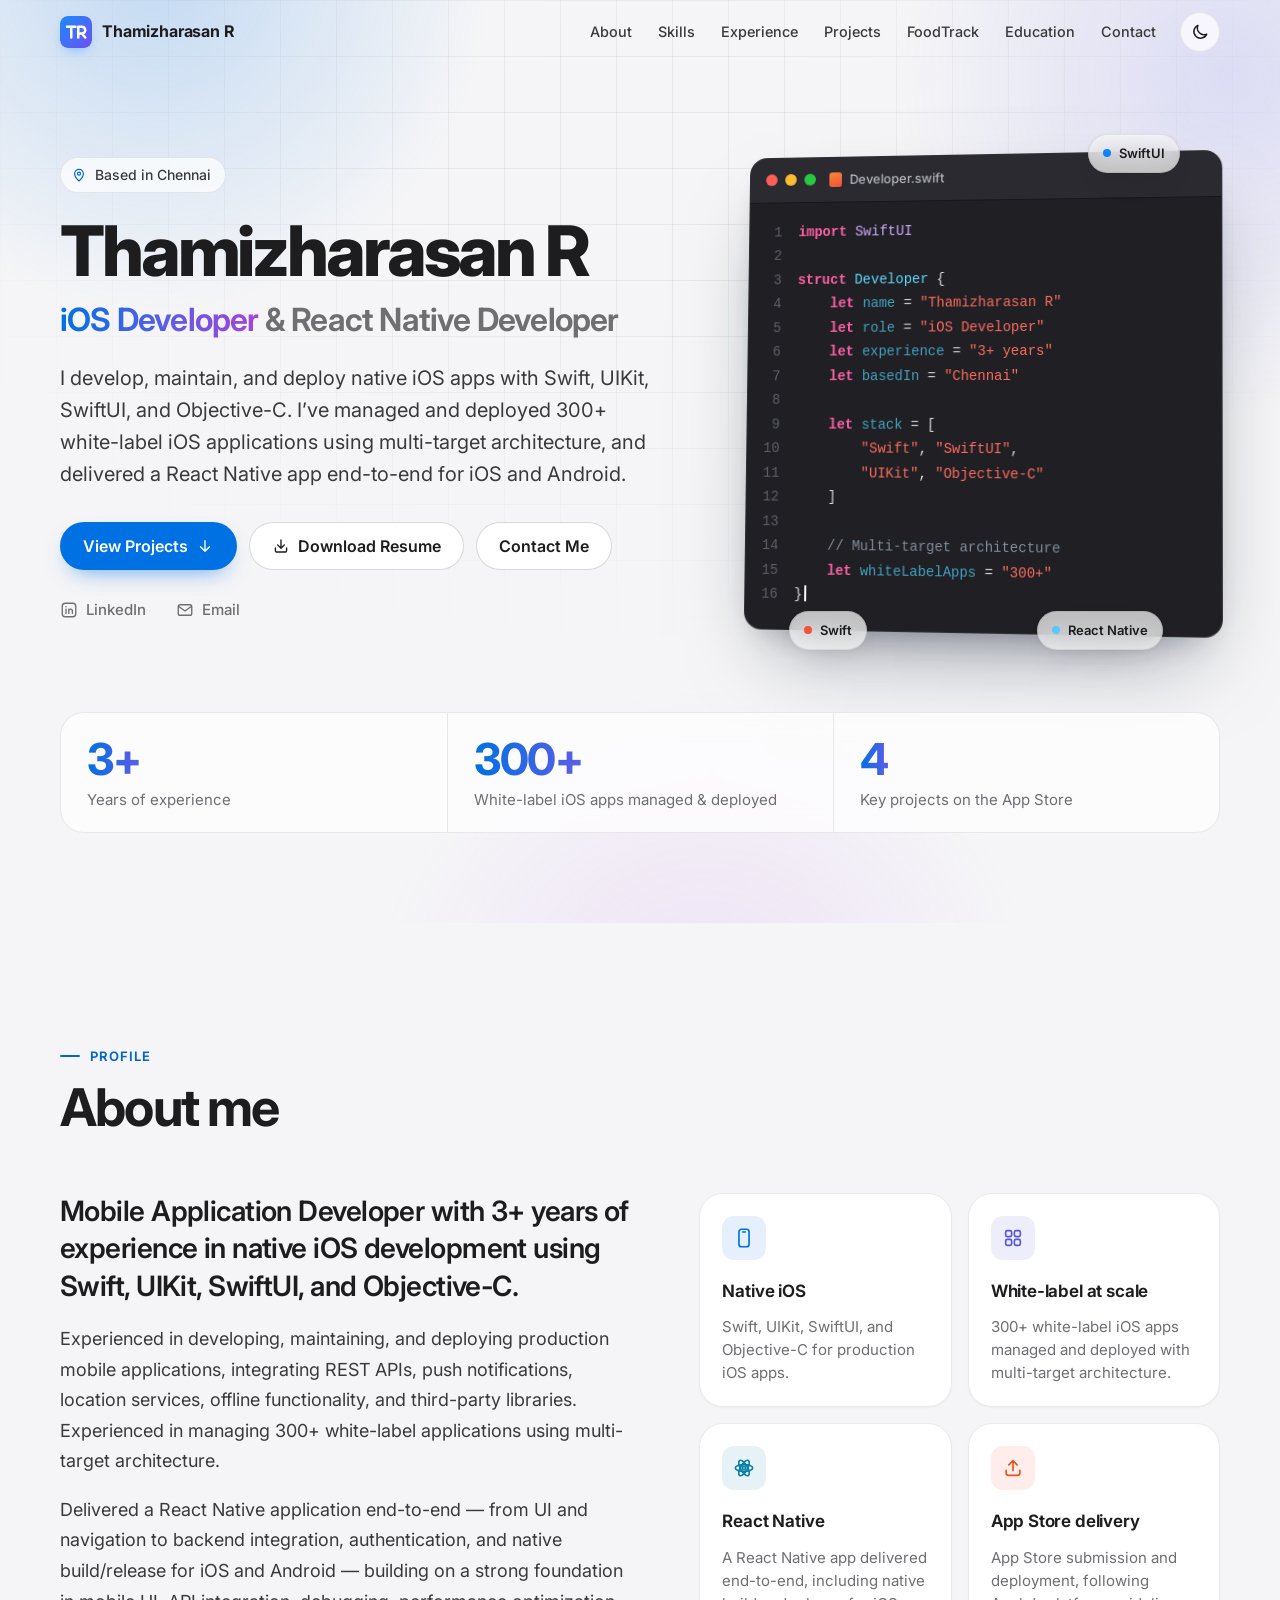
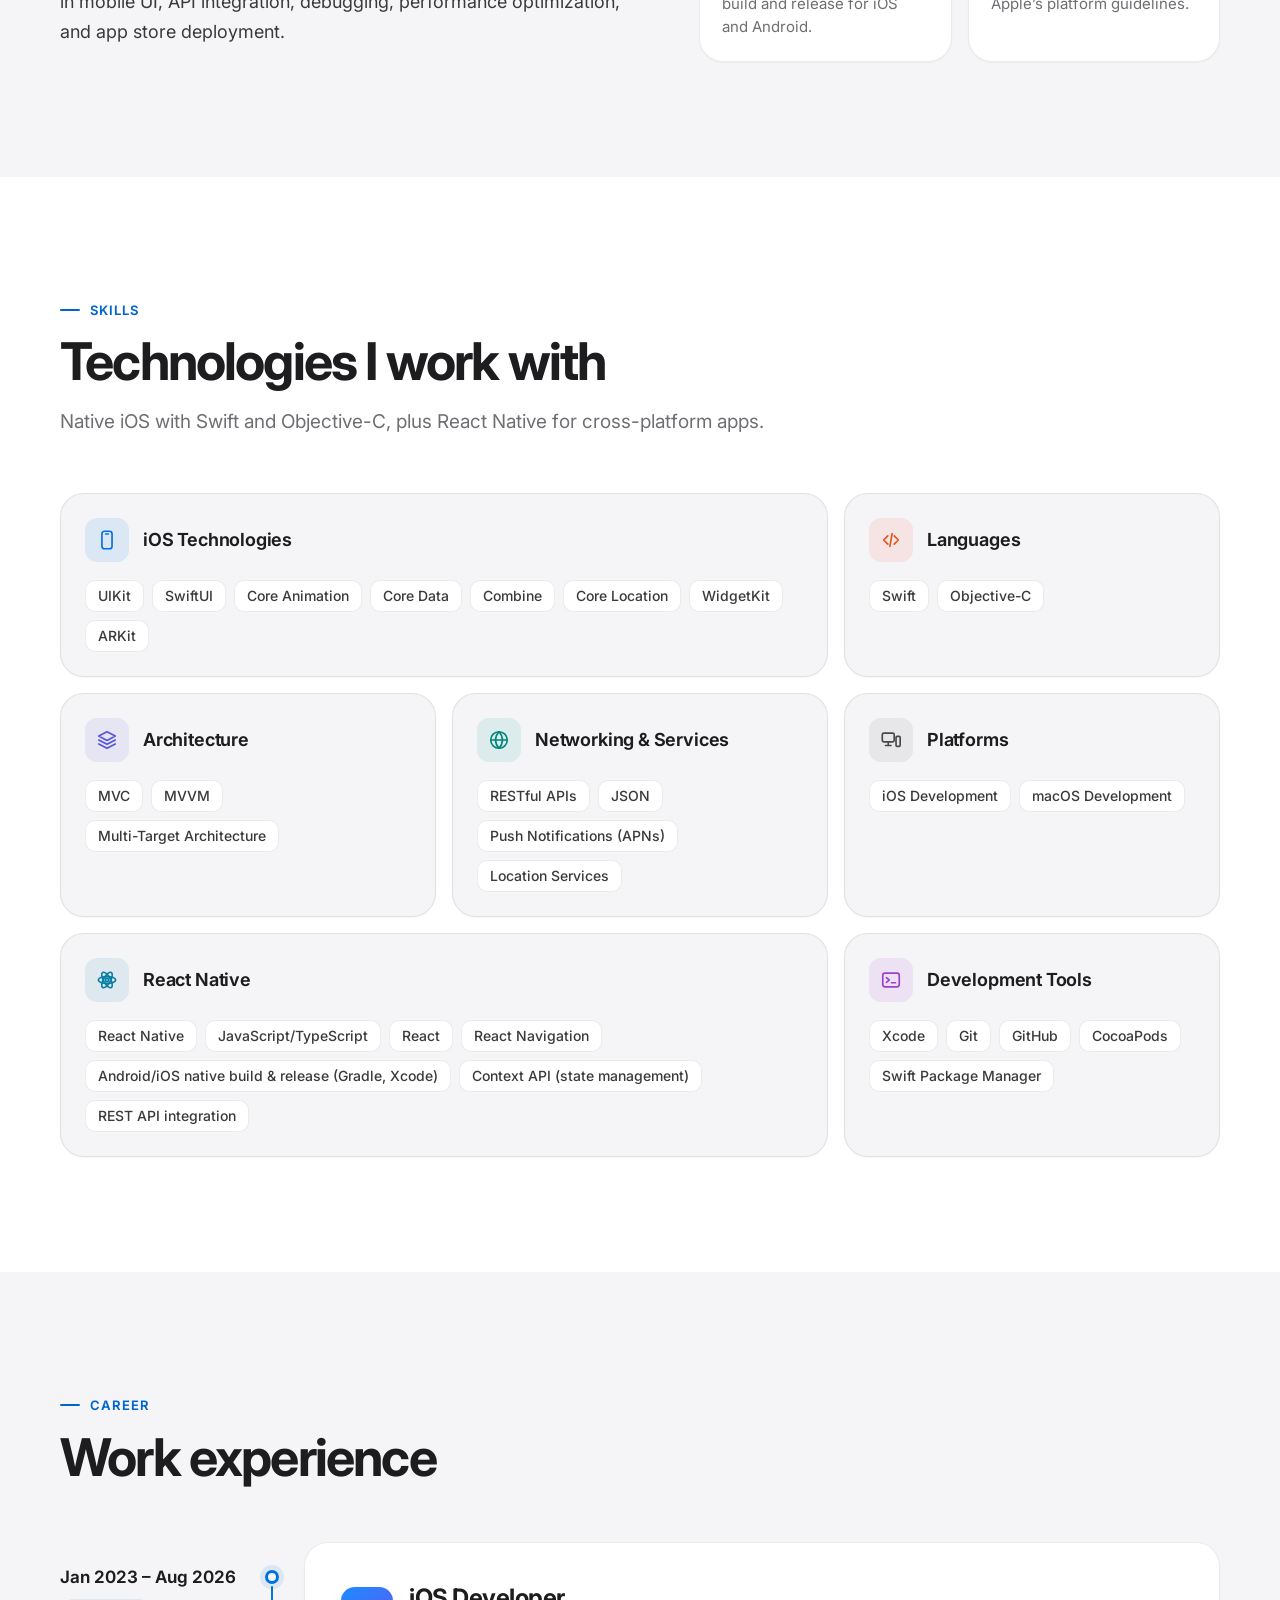
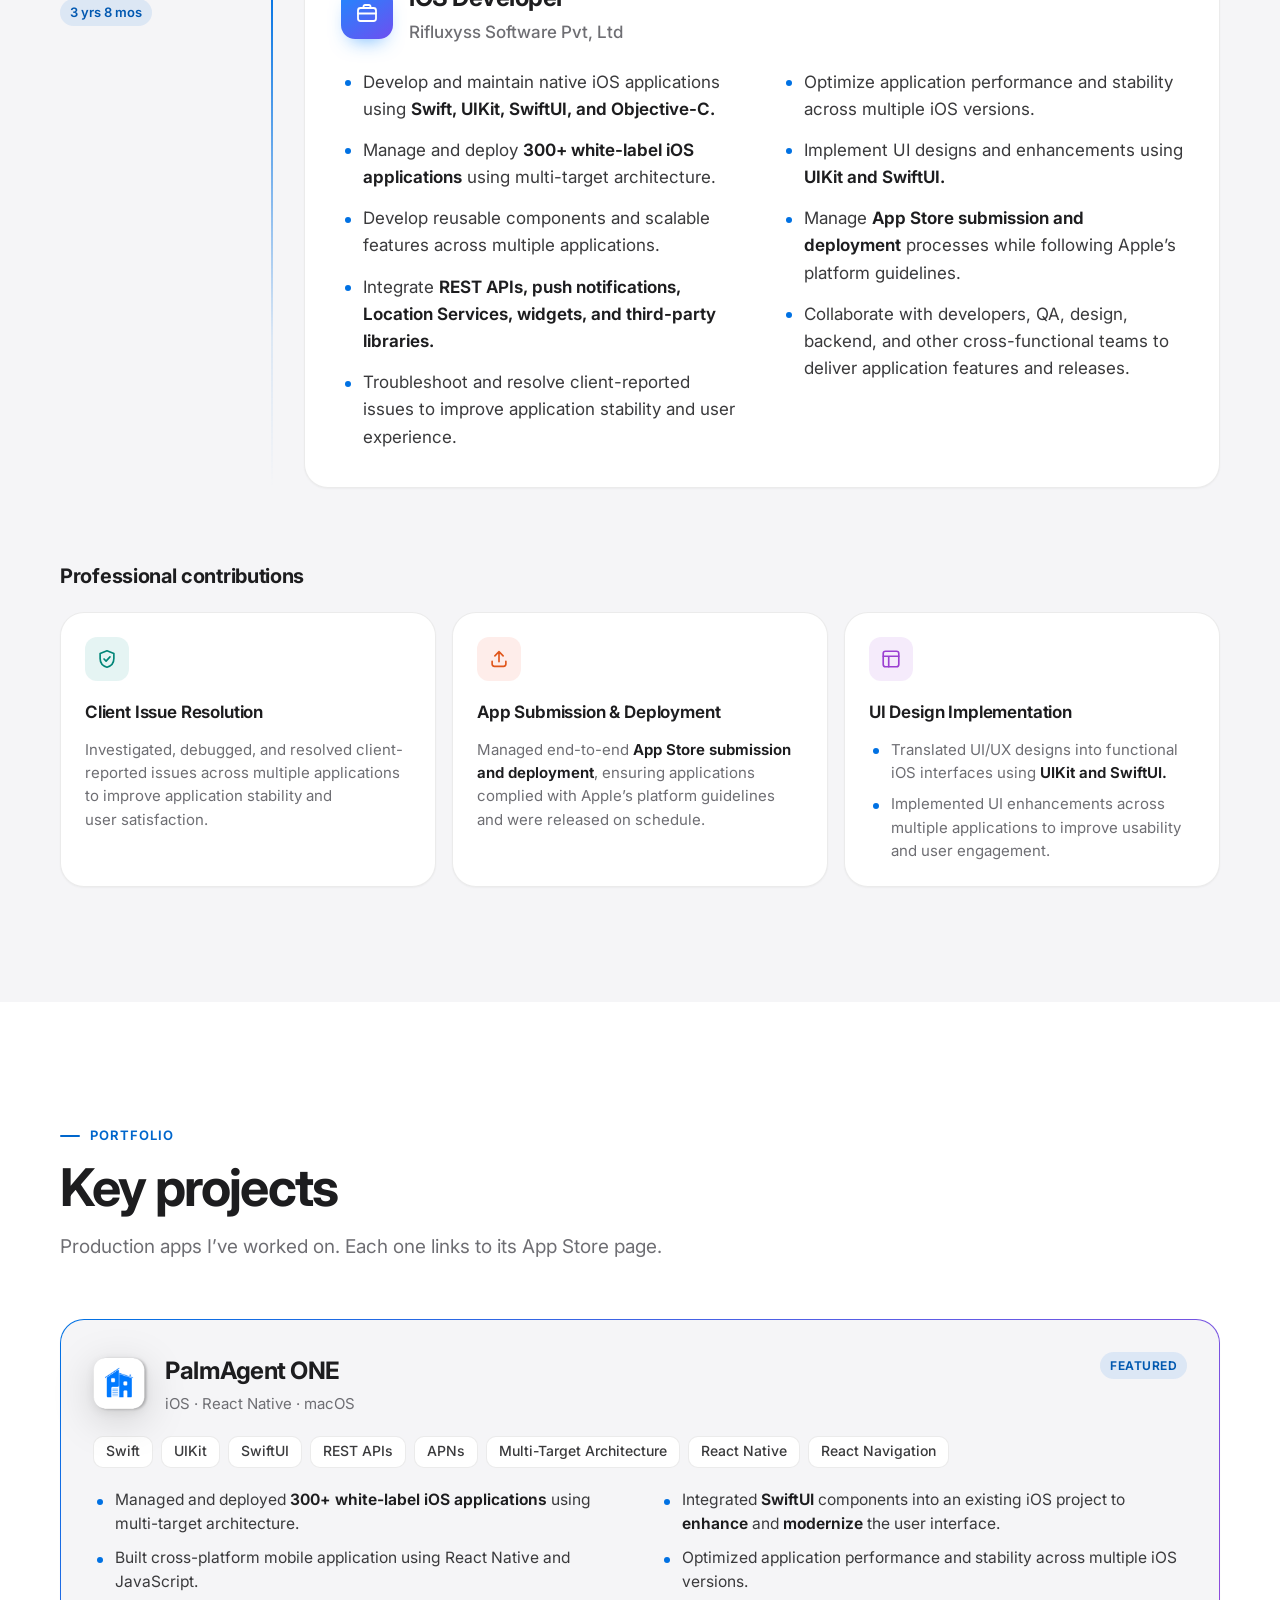
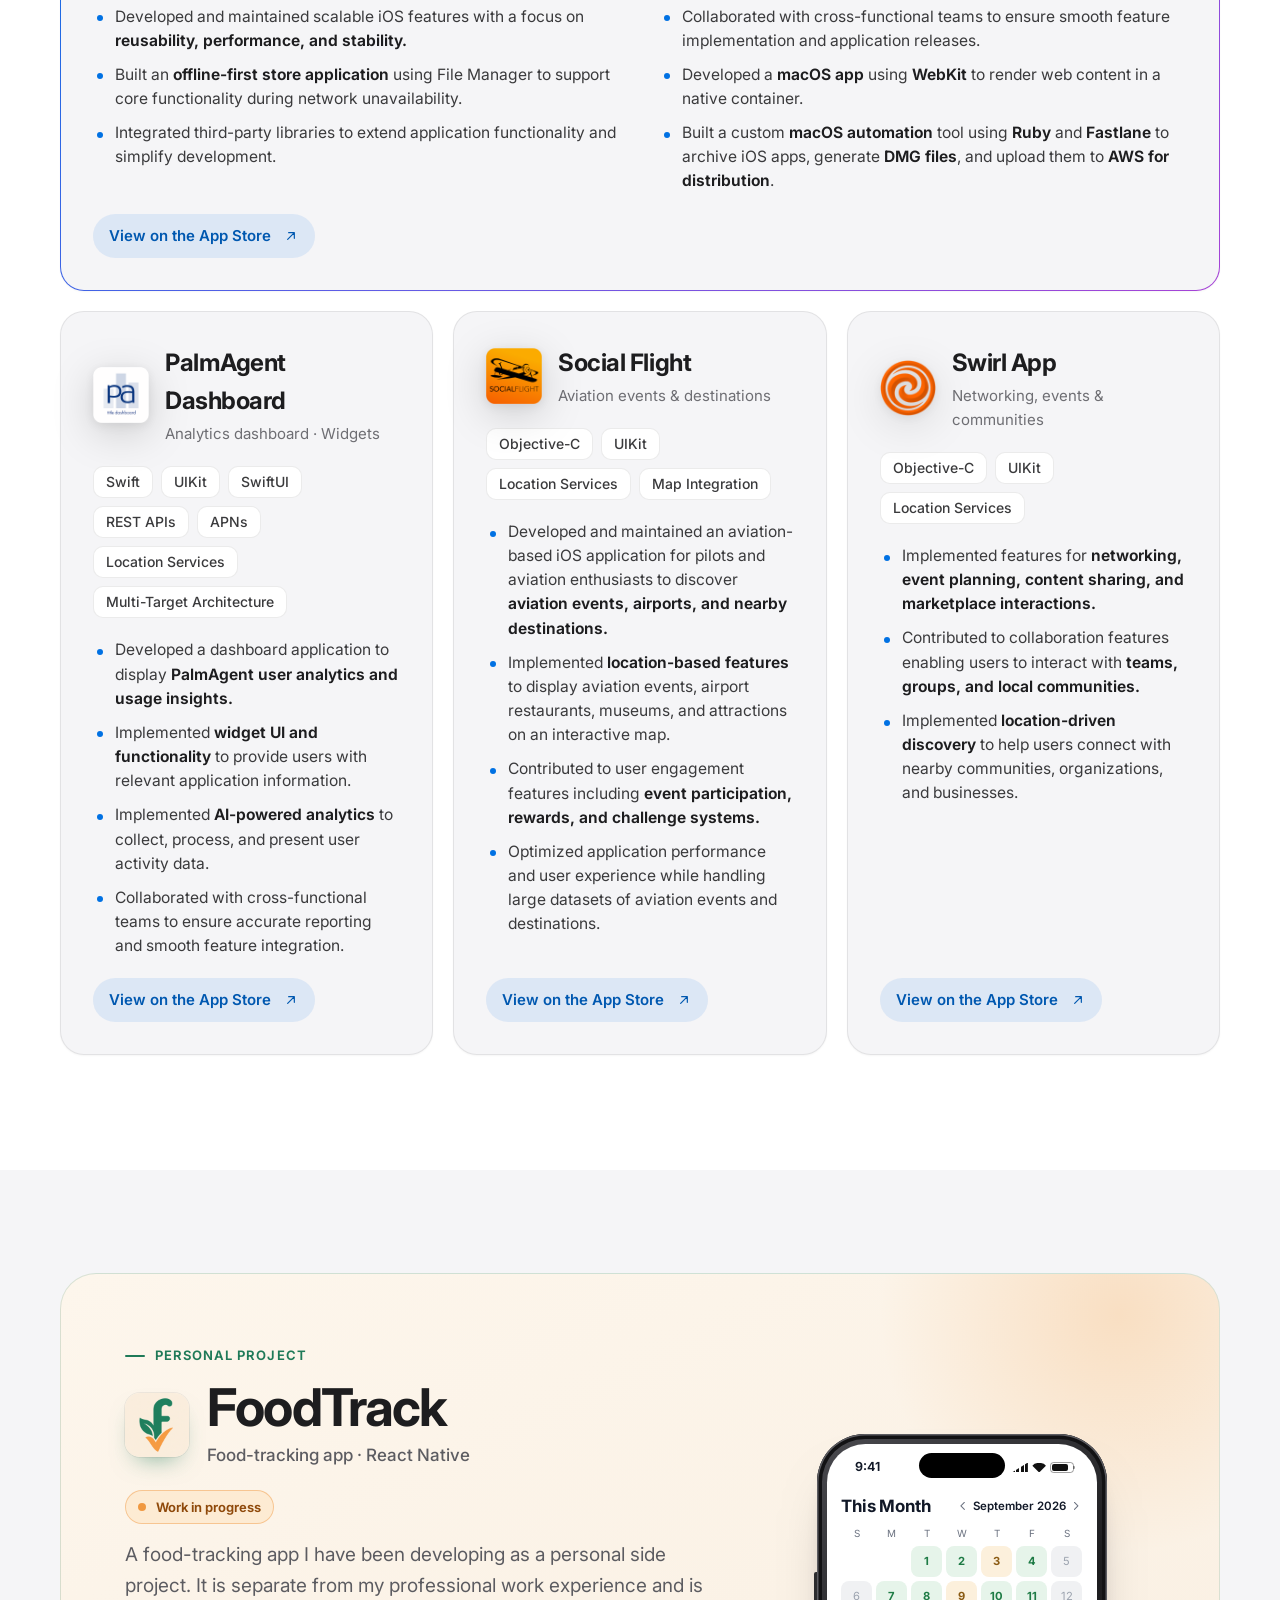
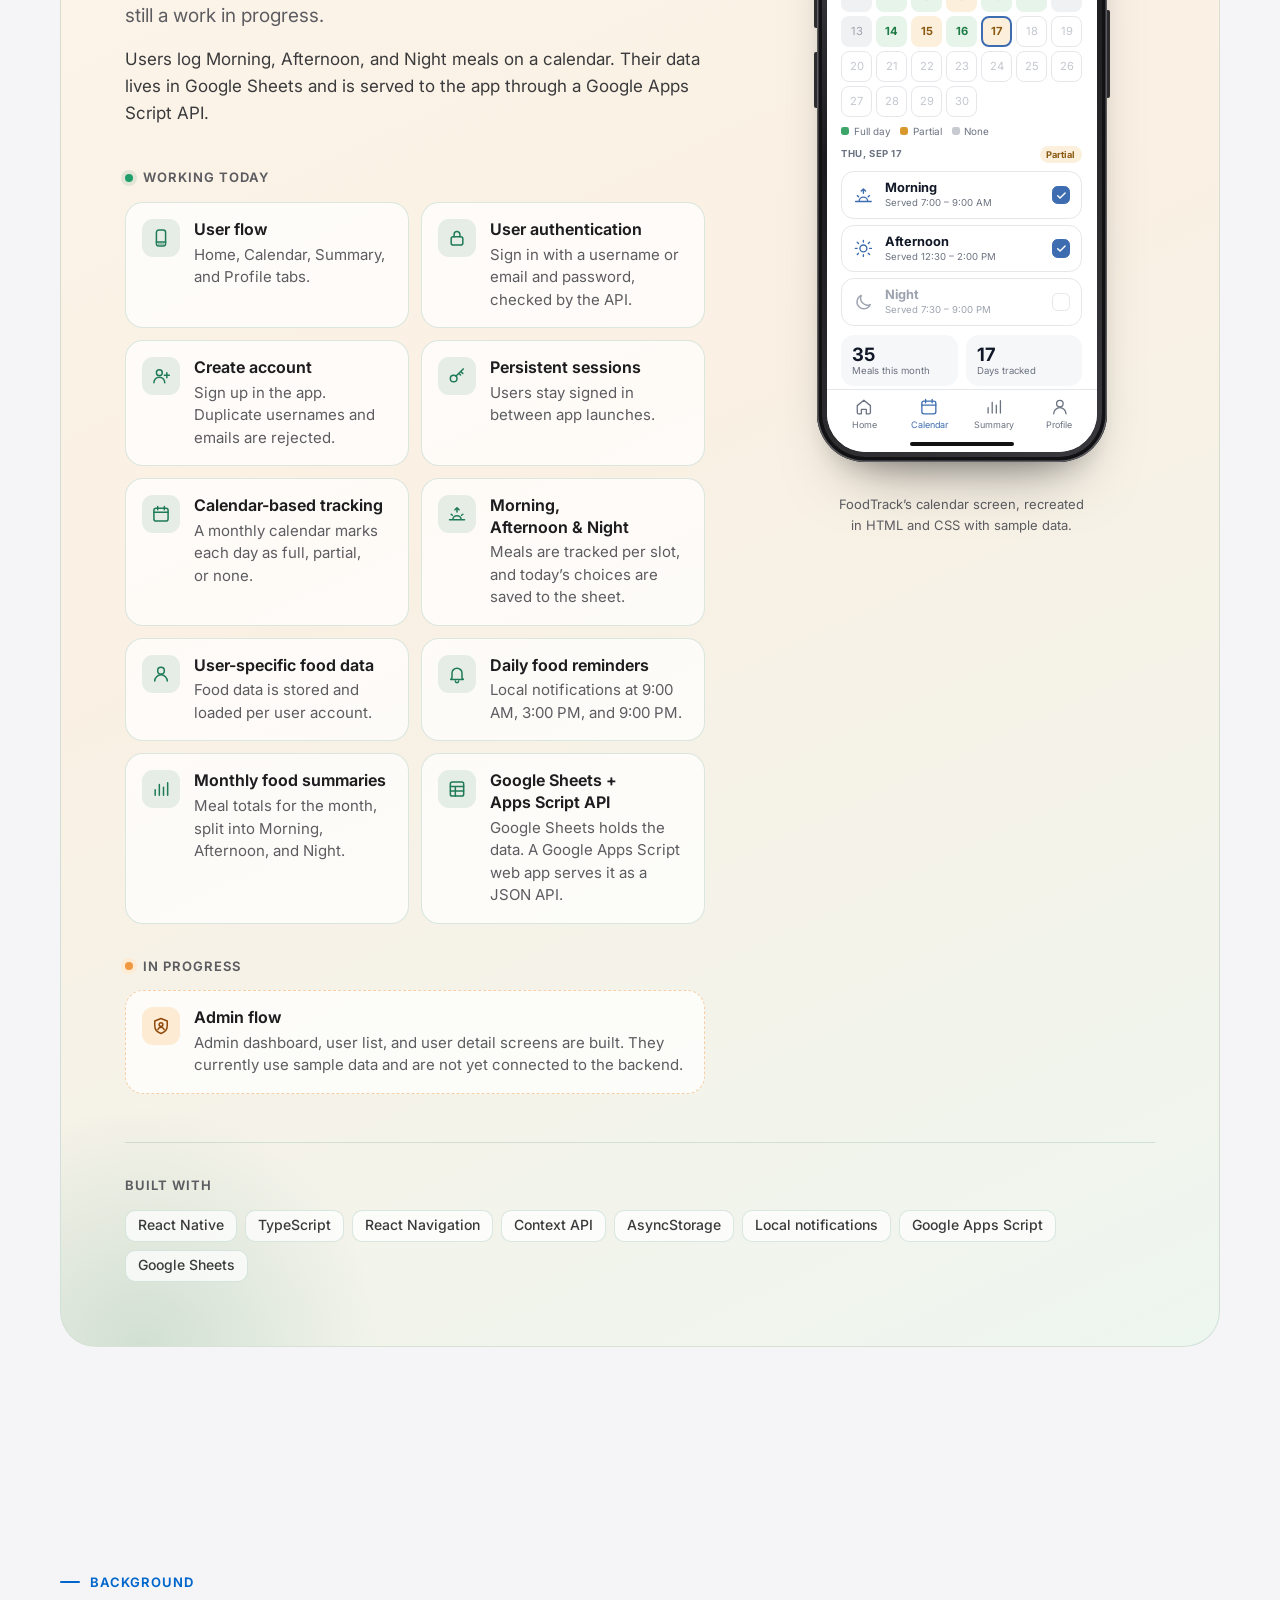
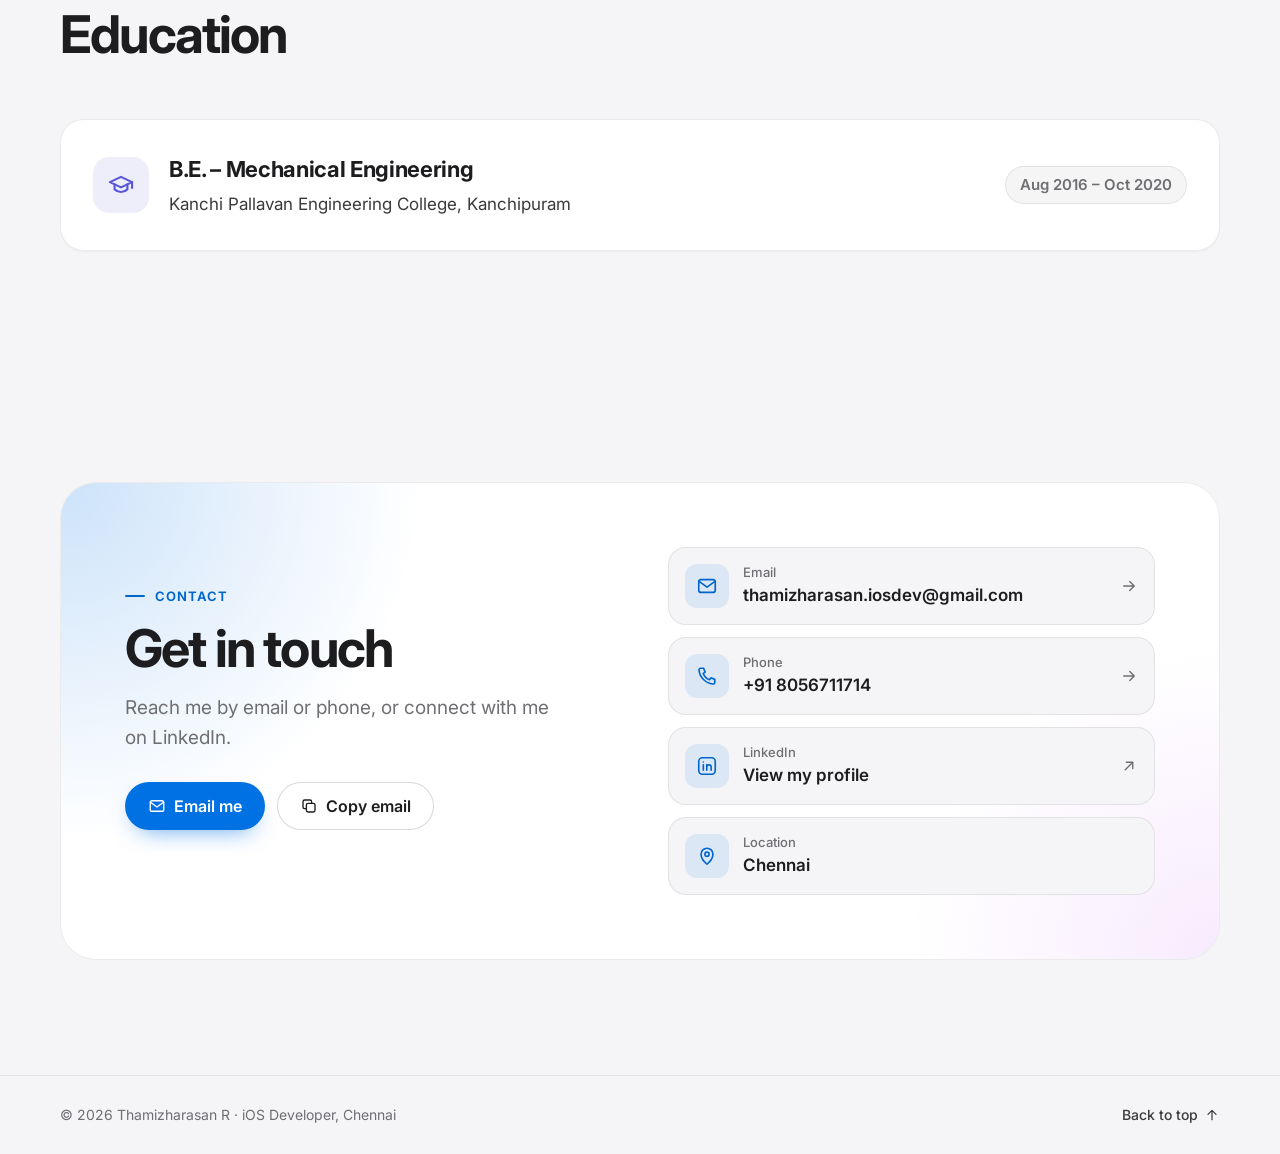
==== index.html @ 258b6f62 "Initial commit: portfolio site" ====
<!doctype html>
<html lang="en">
  <head>
    <meta charset="utf-8" />
    <meta name="viewport" content="width=device-width, initial-scale=1, viewport-fit=cover" />
    <title>Thamizharasan R · iOS Developer</title>
    <meta
      name="description"
      content="Portfolio of Thamizharasan R, an iOS Developer and React Native Developer based in Chennai with 3+ years of experience in Swift, UIKit, SwiftUI, and Objective-C." />
    <meta name="author" content="Thamizharasan R" />
    <meta name="color-scheme" content="light dark" />
    <meta name="theme-color" content="#f5f5f7" media="(prefers-color-scheme: light)" data-theme-color="light" />
    <meta name="theme-color" content="#000000" media="(prefers-color-scheme: dark)" data-theme-color="dark" />

    <meta property="og:type" content="website" />
    <meta property="og:site_name" content="Thamizharasan R" />
    <meta property="og:title" content="Thamizharasan R · iOS Developer" />
    <meta
      property="og:description"
      content="iOS Developer and React Native Developer with 3+ years of experience in Swift, UIKit, SwiftUI, and Objective-C." />
    <meta name="twitter:card" content="summary" />

    <link rel="icon" href="assets/img/favicon.svg" type="image/svg+xml" />
    <link rel="apple-touch-icon" href="assets/img/apple-touch-icon.png" />

    <link rel="preconnect" href="https://fonts.googleapis.com" />
    <link rel="preconnect" href="https://fonts.gstatic.com" crossorigin />
    <link rel="stylesheet" href="https://fonts.googleapis.com/css2?family=Inter:wght@400..800&display=swap" />
    <link rel="stylesheet" href="assets/css/styles.css" />

    <script>
      /* Runs before first paint: applies a saved theme and flags that JavaScript is available. */
      (function () {
        var root = document.documentElement;
        root.classList.add('js');
        try {
          var saved = localStorage.getItem('portfolio-theme');
          if (saved === 'light' || saved === 'dark') root.setAttribute('data-theme', saved);
        } catch (e) {}
        /* Safety net: if main.js never runs, show all content without animations. */
        window.addEventListener('load', function () {
          if (!window.__portfolioReady) root.classList.remove('js');
        });
      })();
    </script>
    <script src="assets/js/main.js" defer></script>

    <script type="application/ld+json">
      {
        "@context": "https://schema.org",
        "@type": "Person",
        "name": "Thamizharasan R",
        "jobTitle": "iOS Developer",
        "email": "mailto:thamizharasan.iosdev@gmail.com",
        "telephone": "+91 8056711714",
        "address": { "@type": "PostalAddress", "addressLocality": "Chennai", "addressCountry": "IN" },
        "alumniOf": { "@type": "CollegeOrUniversity", "name": "Kanchi Pallavan Engineering College" },
        "sameAs": ["https://www.linkedin.com/in/thamizharasan-r-52826b25b"],
        "knowsAbout": ["Swift", "Objective-C", "SwiftUI", "UIKit", "Combine", "Core Data", "Core Location", "WidgetKit", "ARKit", "React Native"]
      }
    </script>
  </head>

  <body>
    <!-- Icon sprite: referenced below with <use href="#i-…" /> -->
    <svg class="sprite" xmlns="http://www.w3.org/2000/svg" aria-hidden="true" focusable="false">
      <symbol id="i-arrow-right" viewBox="0 0 24 24"><path d="M5 12h14M13 6l6 6-6 6" /></symbol>
      <symbol id="i-arrow-down" viewBox="0 0 24 24"><path d="M12 5v14M6 13l6 6 6-6" /></symbol>
      <symbol id="i-arrow-up" viewBox="0 0 24 24"><path d="M12 19V5M6 11l6-6 6 6" /></symbol>
      <symbol id="i-arrow-up-right" viewBox="0 0 24 24"><path d="M7 17 17 7M8.5 7H17v8.5" /></symbol>
      <symbol id="i-sun" viewBox="0 0 24 24"><circle cx="12" cy="12" r="4" /><path d="M12 2.75v2M12 19.25v2M4.93 4.93l1.41 1.41M17.66 17.66l1.41 1.41M2.75 12h2M19.25 12h2M4.93 19.07l1.41-1.41M17.66 6.34l1.41-1.41" /></symbol>
      <symbol id="i-moon" viewBox="0 0 24 24"><path d="M20 14.5A8 8 0 0 1 9.5 4a8 8 0 1 0 10.5 10.5Z" /></symbol>
      <symbol id="i-pin" viewBox="0 0 24 24"><path d="M12 21s-6.5-5.7-6.5-11a6.5 6.5 0 0 1 13 0c0 5.3-6.5 11-6.5 11Z" /><circle cx="12" cy="10" r="2.25" /></symbol>
      <symbol id="i-mail" viewBox="0 0 24 24"><rect x="3" y="5" width="18" height="14" rx="2.5" /><path d="m3.75 7.25 8.25 6 8.25-6" /></symbol>
      <symbol id="i-phone" viewBox="0 0 24 24"><path d="M5.2 3.5h3.1l1.7 4.3-2.1 1.4a11.5 11.5 0 0 0 6.9 6.9l1.4-2.1 4.3 1.7v3.1a1.9 1.9 0 0 1-2.1 1.9A16.9 16.9 0 0 1 3.3 5.6a1.9 1.9 0 0 1 1.9-2.1Z" /></symbol>
      <symbol id="i-linkedin" viewBox="0 0 24 24"><rect x="3" y="3" width="18" height="18" rx="4" /><path d="M8 10.75v5.75M8 7.6v.02M11.75 16.5v-5.75M11.75 13.25c0-1.5 1.05-2.5 2.4-2.5s2.35 1 2.35 2.5v3.25" /></symbol>
      <symbol id="i-copy" viewBox="0 0 24 24"><rect x="8.5" y="8.5" width="11.5" height="11.5" rx="2.25" /><path d="M15.5 8.5V6.25A2.25 2.25 0 0 0 13.25 4h-7A2.25 2.25 0 0 0 4 6.25v7a2.25 2.25 0 0 0 2.25 2.25H8.5" /></symbol>
      <symbol id="i-check" viewBox="0 0 24 24"><path d="m5 12.5 4.5 4.5L19 7.5" /></symbol>
      <symbol id="i-code" viewBox="0 0 24 24"><path d="M8.5 7.5 4 12l4.5 4.5M15.5 7.5 20 12l-4.5 4.5M13.25 5l-2.5 14" /></symbol>
      <symbol id="i-device" viewBox="0 0 24 24"><rect x="6.5" y="2.5" width="11" height="19" rx="2.75" /><path d="M10.5 5.5h3" /></symbol>
      <symbol id="i-layers" viewBox="0 0 24 24"><path d="m12 3 9 4.75-9 4.75-9-4.75L12 3Z" /><path d="m3 12 9 4.75L21 12" /><path d="m3 16.25 9 4.75 9-4.75" /></symbol>
      <symbol id="i-globe" viewBox="0 0 24 24"><circle cx="12" cy="12" r="9" /><path d="M3 12h18M12 3c2.5 2.6 3.75 5.6 3.75 9S14.5 18.4 12 21c-2.5-2.6-3.75-5.6-3.75-9S9.5 5.6 12 3Z" /></symbol>
      <symbol id="i-atom" viewBox="0 0 24 24"><circle cx="12" cy="12" r="1.75" /><ellipse cx="12" cy="12" rx="9.5" ry="3.75" /><ellipse cx="12" cy="12" rx="9.5" ry="3.75" transform="rotate(60 12 12)" /><ellipse cx="12" cy="12" rx="9.5" ry="3.75" transform="rotate(-60 12 12)" /></symbol>
      <symbol id="i-terminal" viewBox="0 0 24 24"><rect x="3" y="4.5" width="18" height="15" rx="2.5" /><path d="m7 9.5 3 2.5-3 2.5M12.5 15H17" /></symbol>
      <symbol id="i-devices" viewBox="0 0 24 24"><rect x="2.5" y="4.5" width="13" height="9.5" rx="1.75" /><path d="M6 18h6M9 14v4" /><rect x="17.5" y="8" width="4.5" height="11" rx="1.25" /></symbol>
      <symbol id="i-grid" viewBox="0 0 24 24"><rect x="4" y="4" width="6.5" height="6.5" rx="1.75" /><rect x="13.5" y="4" width="6.5" height="6.5" rx="1.75" /><rect x="4" y="13.5" width="6.5" height="6.5" rx="1.75" /><rect x="13.5" y="13.5" width="6.5" height="6.5" rx="1.75" /></symbol>
      <symbol id="i-upload" viewBox="0 0 24 24"><path d="M12 15V4M7.5 8.5 12 4l4.5 4.5M4.5 14.5v3A2.5 2.5 0 0 0 7 20h10a2.5 2.5 0 0 0 2.5-2.5v-3" /></symbol>
      <symbol id="i-download" viewBox="0 0 24 24"><path d="M12 4v11M7.5 10.5 12 15l4.5-4.5M4.5 14.5v3A2.5 2.5 0 0 0 7 20h10a2.5 2.5 0 0 0 2.5-2.5v-3" /></symbol>
      <symbol id="i-shield-check" viewBox="0 0 24 24"><path d="M12 3 19.5 6v5.5c0 4.6-3.1 8.2-7.5 9.5-4.4-1.3-7.5-4.9-7.5-9.5V6L12 3Z" /><path d="m8.75 12 2.25 2.25 4.25-4.5" /></symbol>
      <symbol id="i-layout" viewBox="0 0 24 24"><rect x="3.5" y="3.5" width="17" height="17" rx="2.5" /><path d="M3.5 9h17M9.5 9v11.5" /></symbol>
      <symbol id="i-cap" viewBox="0 0 24 24"><path d="M2.5 9.5 12 5l9.5 4.5L12 14 2.5 9.5Z" /><path d="M6.5 11.4v4.35c1.6 1.5 3.4 2.25 5.5 2.25s3.9-.75 5.5-2.25V11.4M21.5 9.5v5" /></symbol>
      <symbol id="i-chart" viewBox="0 0 24 24"><path d="M5 19.5V13M10 19.5V6.5M15 19.5V10M20 19.5V4.5" /></symbol>
      <symbol id="i-send" viewBox="0 0 24 24"><path d="M20.5 3.5 3.5 10.25l6.75 3 3 6.75 7.25-16.5Z" /><path d="m10.25 13.25 4.5-4.5" /></symbol>
      <symbol id="i-users" viewBox="0 0 24 24"><circle cx="9" cy="8.5" r="3.25" /><path d="M3.5 19a5.5 5.5 0 0 1 11 0" /><circle cx="17" cy="9.5" r="2.5" /><path d="M15.75 14.25A4.5 4.5 0 0 1 20.5 18.5" /></symbol>
      <symbol id="i-lock" viewBox="0 0 24 24"><rect x="5" y="10.5" width="14" height="10" rx="2.5" /><path d="M8.5 10.5V7.75a3.5 3.5 0 0 1 7 0v2.75" /></symbol>
      <symbol id="i-user-plus" viewBox="0 0 24 24"><circle cx="10" cy="8" r="3.5" /><path d="M3.5 20a6.5 6.5 0 0 1 13 0M19 8v6M16 11h6" /></symbol>
      <symbol id="i-key" viewBox="0 0 24 24"><circle cx="8" cy="15" r="4" /><path d="m10.9 12.1 8.6-8.6M16.5 6.5 19 9M14.25 8.75l2 2" /></symbol>
      <symbol id="i-calendar" viewBox="0 0 24 24"><rect x="3.5" y="5" width="17" height="15.5" rx="2.5" /><path d="M3.5 10h17M8 3v4M16 3v4" /></symbol>
      <symbol id="i-sunrise" viewBox="0 0 24 24"><path d="M3 19h18M7 19a5 5 0 0 1 10 0M12 4.5v5M9.5 7 12 4.5 14.5 7M5 12.25l1.5 1.25M19 12.25l-1.5 1.25" /></symbol>
      <symbol id="i-user" viewBox="0 0 24 24"><circle cx="12" cy="8" r="4" /><path d="M4.5 20.5a7.5 7.5 0 0 1 15 0" /></symbol>
      <symbol id="i-bell" viewBox="0 0 24 24"><path d="M6 16.5V11a6 6 0 0 1 12 0v5.5l1.5 2h-15l1.5-2Z" /><path d="M10 20.5a2 2 0 0 0 4 0" /></symbol>
      <symbol id="i-table" viewBox="0 0 24 24"><rect x="4" y="3.5" width="16" height="17" rx="2.25" /><path d="M4 9h16M4 14.5h16M10 9v11.5" /></symbol>
      <symbol id="i-tabs" viewBox="0 0 24 24"><rect x="6.5" y="2.5" width="11" height="19" rx="2.75" /><path d="M6.5 16.75h11M9.5 19.1h.01M12 19.1h.01M14.5 19.1h.01" /></symbol>
      <symbol id="i-admin" viewBox="0 0 24 24"><path d="M12 3 19.5 6v5.5c0 4.6-3.1 8.2-7.5 9.5-4.4-1.3-7.5-4.9-7.5-9.5V6L12 3Z" /><circle cx="12" cy="10.25" r="2.25" /><path d="M8.25 16.25a4 4 0 0 1 7.5 0" /></symbol>
      <symbol id="i-home" viewBox="0 0 24 24"><path d="M4 10.5 12 4l8 6.5V19a1.5 1.5 0 0 1-1.5 1.5H15V15H9v5.5H5.5A1.5 1.5 0 0 1 4 19v-8.5Z" /></symbol>
      <symbol id="i-chevron-left" viewBox="0 0 24 24"><path d="m14.5 6-6 6 6 6" /></symbol>
      <symbol id="i-chevron-right" viewBox="0 0 24 24"><path d="m9.5 6 6 6-6 6" /></symbol>
      <symbol id="i-briefcase" viewBox="0 0 24 24"><rect x="3" y="7" width="18" height="13" rx="2.5" /><path d="M8.5 7V5.5A1.5 1.5 0 0 1 10 4h4a1.5 1.5 0 0 1 1.5 1.5V7M3 12.5h18" /></symbol>
    </svg>

    <a class="skip-link" href="#main">Skip to main content</a>
    <div class="scroll-progress" data-progress aria-hidden="true"></div>

    <!-- ============================== Header ============================== -->
    <header class="site-header" data-header>
      <div class="container header-inner">
        <a class="brand" href="#top">
          <svg class="brand-mark" viewBox="0 0 64 64" aria-hidden="true" focusable="false">
            <defs>
              <linearGradient id="brand-gradient" x1="0" y1="0" x2="64" y2="64" gradientUnits="userSpaceOnUse">
                <stop offset="0" stop-color="#1a8cff" />
                <stop offset="1" stop-color="#6e4ff0" />
              </linearGradient>
            </defs>
            <rect width="64" height="64" rx="15" fill="url(#brand-gradient)" />
            <path
              d="M14 21.5h17M22.5 21.5V43M36.5 43V21.5h7.25a6.75 6.75 0 0 1 0 13.5H36.5M43.5 35l7 8"
              fill="none"
              stroke="#fff"
              stroke-width="5"
              stroke-linecap="round"
              stroke-linejoin="round" />
          </svg>
          <span class="brand-name">Thamizharasan R</span>
        </a>

        <nav class="site-nav" id="site-nav" data-nav aria-label="Primary">
          <ul class="nav-list" role="list">
            <li><a class="nav-link" href="#about">About</a></li>
            <li><a class="nav-link" href="#skills">Skills</a></li>
            <li><a class="nav-link" href="#experience">Experience</a></li>
            <li><a class="nav-link" href="#projects">Projects</a></li>
            <li><a class="nav-link" href="#foodtrack">FoodTrack</a></li>
            <li><a class="nav-link" href="#education">Education</a></li>
            <li><a class="nav-link" href="#contact">Contact</a></li>
          </ul>
        </nav>

        <div class="header-actions">
          <button class="icon-btn theme-toggle" type="button" data-theme-toggle aria-label="Switch color theme">
            <svg class="icon icon-moon" aria-hidden="true" focusable="false"><use href="#i-moon" /></svg>
            <svg class="icon icon-sun" aria-hidden="true" focusable="false"><use href="#i-sun" /></svg>
          </button>
          <button
            class="icon-btn menu-toggle"
            type="button"
            data-menu-toggle
            aria-controls="site-nav"
            aria-expanded="false"
            aria-label="Open menu">
            <span class="menu-lines" aria-hidden="true"><span></span><span></span></span>
          </button>
        </div>
      </div>
    </header>
    <div class="menu-backdrop" data-menu-backdrop aria-hidden="true"></div>

    <main id="main">
      <!-- ============================== Hero ============================== -->
      <section class="hero" id="top" aria-labelledby="hero-title">
        <div class="hero-backdrop" aria-hidden="true">
          <span class="orb orb-1"></span>
          <span class="orb orb-2"></span>
          <span class="orb orb-3"></span>
          <span class="hero-grid"></span>
        </div>

        <div class="container hero-layout">
          <div class="hero-copy">
            <p class="hero-kicker reveal">
              <svg class="icon" aria-hidden="true" focusable="false"><use href="#i-pin" /></svg>
              Based in Chennai
            </p>
            <h1 class="hero-title reveal" id="hero-title">Thamizharasan R</h1>
            <p class="hero-role reveal">
              <span class="text-gradient">iOS Developer</span>
              <span class="hero-role-alt">&amp; React Native Developer</span>
            </p>
            <p class="hero-intro reveal">
              I develop, maintain, and deploy native iOS apps with Swift, UIKit, SwiftUI, and Objective-C. I’ve
              managed and deployed 300+ white-label iOS applications using multi-target architecture, and delivered a
              React Native app end-to-end for iOS and Android.
            </p>
            <div class="hero-actions reveal">
              <a class="btn btn-primary" href="#projects">
                View Projects
                <svg class="icon" aria-hidden="true" focusable="false"><use href="#i-arrow-down" /></svg>
              </a>
              <a class="btn btn-secondary" href="assets/resume/thamizharasan-r-resume.pdf" download="Thamizharasan-R-Resume.pdf">
                <svg class="icon" aria-hidden="true" focusable="false"><use href="#i-download" /></svg>
                Download Resume
              </a>
              <a class="btn btn-secondary" href="#contact">Contact Me</a>
            </div>
            <ul class="hero-links reveal" role="list" aria-label="Profiles">
              <li>
                <a href="https://www.linkedin.com/in/thamizharasan-r-52826b25b" target="_blank" rel="noopener noreferrer">
                  <svg class="icon" aria-hidden="true" focusable="false"><use href="#i-linkedin" /></svg>
                  LinkedIn<span class="sr-only"> (opens in a new tab)</span>
                </a>
              </li>
              <li>
                <a href="mailto:thamizharasan.iosdev@gmail.com">
                  <svg class="icon" aria-hidden="true" focusable="false"><use href="#i-mail" /></svg>
                  Email
                </a>
              </li>
            </ul>
          </div>

          <!-- Decorative: an Xcode-style editor that restates the intro above. -->
          <div class="hero-visual reveal" aria-hidden="true">
            <figure class="code-window">
              <div class="code-bar">
                <span class="code-dots"><span></span><span></span><span></span></span>
                <span class="code-file"><span class="swift-file"></span>Developer.swift</span>
              </div>
              <pre class="code-body"><code><span class="line"><span class="tk-kw">import</span> <span class="tk-type">SwiftUI</span></span>
<span class="line"> </span>
<span class="line"><span class="tk-kw">struct</span> <span class="tk-decl">Developer</span> {</span>
<span class="line">    <span class="tk-kw">let</span> <span class="tk-prop">name</span> = <span class="tk-str">"Thamizharasan R"</span></span>
<span class="line">    <span class="tk-kw">let</span> <span class="tk-prop">role</span> = <span class="tk-str">"iOS Developer"</span></span>
<span class="line">    <span class="tk-kw">let</span> <span class="tk-prop">experience</span> = <span class="tk-str">"3+ years"</span></span>
<span class="line">    <span class="tk-kw">let</span> <span class="tk-prop">basedIn</span> = <span class="tk-str">"Chennai"</span></span>
<span class="line"> </span>
<span class="line">    <span class="tk-kw">let</span> <span class="tk-prop">stack</span> = [</span>
<span class="line">        <span class="tk-str">"Swift"</span>, <span class="tk-str">"SwiftUI"</span>,</span>
<span class="line">        <span class="tk-str">"UIKit"</span>, <span class="tk-str">"Objective-C"</span></span>
<span class="line">    ]</span>
<span class="line"> </span>
<span class="line">    <span class="tk-com">// Multi-target architecture</span></span>
<span class="line">    <span class="tk-kw">let</span> <span class="tk-prop">whiteLabelApps</span> = <span class="tk-str">"300+"</span></span>
<span class="line">}<span class="caret"></span></span></code></pre>
            </figure>
            <span class="float-chip float-chip--a"><span class="chip-dot" style="--dot: #f05138"></span>Swift</span>
            <span class="float-chip float-chip--b"><span class="chip-dot" style="--dot: #0a84ff"></span>SwiftUI</span>
            <span class="float-chip float-chip--c"><span class="chip-dot" style="--dot: #5ac8fa"></span>React Native</span>
          </div>
        </div>

        <div class="container">
          <dl class="hero-stats reveal">
            <div class="stat">
              <dt>Years of experience</dt>
              <dd>3+</dd>
            </div>
            <div class="stat">
              <dt>White-label iOS apps managed &amp; deployed</dt>
              <dd>300+</dd>
            </div>
            <div class="stat">
              <dt>Key projects on the App Store</dt>
              <dd>4</dd>
            </div>
          </dl>
        </div>
      </section>

      <!-- ============================== About ============================== -->
      <section class="section" id="about" aria-labelledby="about-title">
        <div class="container">
          <header class="section-head reveal">
            <p class="eyebrow">Profile</p>
            <h2 class="section-title" id="about-title">About me</h2>
          </header>

          <div class="about-layout">
            <div class="about-copy reveal">
              <p class="about-lead">
                Mobile Application Developer with 3+ years of experience in native iOS development using Swift, UIKit,
                SwiftUI, and Objective-C.
              </p>
              <p>
                Experienced in developing, maintaining, and deploying production mobile applications, integrating REST
                APIs, push notifications, location services, offline functionality, and third-party libraries.
                Experienced in managing 300+ white-label applications using multi-target architecture.
              </p>
              <p>
                Delivered a React Native application end-to-end — from UI and navigation to backend integration,
                authentication, and native build/release for iOS and Android — building on a strong foundation in mobile
                UI, API integration, debugging, performance optimization, and app store deployment.
              </p>
            </div>

            <ul class="focus-grid" role="list">
              <li class="focus-card card spotlight reveal">
                <span class="tile-icon tint-blue" aria-hidden="true"><svg class="icon"><use href="#i-device" /></svg></span>
                <h3>Native iOS</h3>
                <p>Swift, UIKit, SwiftUI, and Objective-C for production iOS apps.</p>
              </li>
              <li class="focus-card card spotlight reveal">
                <span class="tile-icon tint-indigo" aria-hidden="true"><svg class="icon"><use href="#i-grid" /></svg></span>
                <h3>White-label at scale</h3>
                <p>300+ white-label iOS apps managed and deployed with multi-target architecture.</p>
              </li>
              <li class="focus-card card spotlight reveal">
                <span class="tile-icon tint-cyan" aria-hidden="true"><svg class="icon"><use href="#i-atom" /></svg></span>
                <h3>React Native</h3>
                <p>A React Native app delivered end-to-end, including native build and release for iOS and Android.</p>
              </li>
              <li class="focus-card card spotlight reveal">
                <span class="tile-icon tint-orange" aria-hidden="true"><svg class="icon"><use href="#i-upload" /></svg></span>
                <h3>App Store delivery</h3>
                <p>App Store submission and deployment, following Apple’s platform guidelines.</p>
              </li>
            </ul>
          </div>
        </div>
      </section>

      <!-- ============================== Skills ============================== -->
      <section class="section section-alt" id="skills" aria-labelledby="skills-title">
        <div class="container">
          <header class="section-head reveal">
            <p class="eyebrow">Skills</p>
            <h2 class="section-title" id="skills-title">Technologies I work with</h2>
            <p class="section-lead">Native iOS with Swift and Objective-C, plus React Native for cross-platform apps.</p>
          </header>

          <div class="skills-grid">
            <article class="skill-card skill-card--wide card spotlight reveal">
              <header class="skill-head">
                <span class="tile-icon tint-blue" aria-hidden="true"><svg class="icon"><use href="#i-device" /></svg></span>
                <h3>iOS Technologies</h3>
              </header>
              <ul class="chip-list" role="list">
                <li class="chip">UIKit</li>
                <li class="chip">SwiftUI</li>
                <li class="chip">Core Animation</li>
                <li class="chip">Core Data</li>
                <li class="chip">Combine</li>
                <li class="chip">Core Location</li>
                <li class="chip">WidgetKit</li>
                <li class="chip">ARKit</li>
              </ul>
            </article>

            <article class="skill-card card spotlight reveal">
              <header class="skill-head">
                <span class="tile-icon tint-orange" aria-hidden="true"><svg class="icon"><use href="#i-code" /></svg></span>
                <h3>Languages</h3>
              </header>
              <ul class="chip-list" role="list">
                <li class="chip">Swift</li>
                <li class="chip">Objective-C</li>
              </ul>
            </article>

            <article class="skill-card card spotlight reveal">
              <header class="skill-head">
                <span class="tile-icon tint-indigo" aria-hidden="true"><svg class="icon"><use href="#i-layers" /></svg></span>
                <h3>Architecture</h3>
              </header>
              <ul class="chip-list" role="list">
                <li class="chip">MVC</li>
                <li class="chip">MVVM</li>
                <li class="chip">Multi-Target Architecture</li>
              </ul>
            </article>

            <article class="skill-card card spotlight reveal">
              <header class="skill-head">
                <span class="tile-icon tint-teal" aria-hidden="true"><svg class="icon"><use href="#i-globe" /></svg></span>
                <h3>Networking &amp; Services</h3>
              </header>
              <ul class="chip-list" role="list">
                <li class="chip">RESTful APIs</li>
                <li class="chip">JSON</li>
                <li class="chip">Push Notifications (APNs)</li>
                <li class="chip">Location Services</li>
              </ul>
            </article>

            <article class="skill-card card spotlight reveal">
              <header class="skill-head">
                <span class="tile-icon tint-graphite" aria-hidden="true"><svg class="icon"><use href="#i-devices" /></svg></span>
                <h3>Platforms</h3>
              </header>
              <ul class="chip-list" role="list">
                <li class="chip">iOS Development</li>
                <li class="chip">macOS Development</li>
              </ul>
            </article>

            <article class="skill-card skill-card--wide card spotlight reveal">
              <header class="skill-head">
                <span class="tile-icon tint-cyan" aria-hidden="true"><svg class="icon"><use href="#i-atom" /></svg></span>
                <h3>React Native</h3>
              </header>
              <ul class="chip-list" role="list">
                <li class="chip">React Native</li>
                <li class="chip">JavaScript/TypeScript</li>
                <li class="chip">React</li>
                <li class="chip">React Navigation</li>
                <li class="chip">Android/iOS native build &amp; release (Gradle, Xcode)</li>
                <li class="chip">Context API (state management)</li>
                <li class="chip">REST API integration</li>
              </ul>
            </article>

            <article class="skill-card skill-card--tools card spotlight reveal">
              <header class="skill-head">
                <span class="tile-icon tint-purple" aria-hidden="true"><svg class="icon"><use href="#i-terminal" /></svg></span>
                <h3>Development Tools</h3>
              </header>
              <ul class="chip-list" role="list">
                <li class="chip">Xcode</li>
                <li class="chip">Git</li>
                <li class="chip">GitHub</li>
                <li class="chip">CocoaPods</li>
                <li class="chip">Swift Package Manager</li>
              </ul>
            </article>
          </div>
        </div>
      </section>

      <!-- ============================== Experience ============================== -->
      <section class="section" id="experience" aria-labelledby="experience-title">
        <div class="container">
          <header class="section-head reveal">
            <p class="eyebrow">Career</p>
            <h2 class="section-title" id="experience-title">Work experience</h2>
          </header>

          <ol class="timeline" role="list">
            <li class="timeline-item reveal">
              <div class="timeline-when">
                <p class="timeline-dates">
                  <time datetime="2023-01">Jan 2023</time> – <time datetime="2026-08">Aug 2026</time>
                </p>
                <p class="timeline-duration">3 yrs 8 mos</p>
              </div>
              <div class="timeline-rail" aria-hidden="true"><span class="timeline-dot"></span></div>

              <article class="job-card card spotlight">
                <header class="job-head">
                  <span class="job-logo" aria-hidden="true"><svg class="icon"><use href="#i-briefcase" /></svg></span>
                  <div>
                    <h3 class="job-role">iOS Developer</h3>
                    <p class="job-company">Rifluxyss Software Pvt, Ltd</p>
                  </div>
                </header>
                <ul class="points job-points" role="list">
                  <li>Develop and maintain native iOS applications using <strong>Swift, UIKit, SwiftUI, and Objective-C.</strong></li>
                  <li>Manage and deploy <strong>300+ white-label iOS applications</strong> using multi-target architecture.</li>
                  <li>Develop reusable components and scalable features across multiple applications.</li>
                  <li>Integrate <strong>REST APIs, push notifications, Location Services, widgets, and third-party libraries.</strong></li>
                  <li>Troubleshoot and resolve client-reported issues to improve application stability and user experience.</li>
                  <li>Optimize application performance and stability across multiple iOS versions.</li>
                  <li>Implement UI designs and enhancements using <strong>UIKit and SwiftUI.</strong></li>
                  <li>Manage <strong>App Store submission and deployment</strong> processes while following Apple’s platform guidelines.</li>
                  <li>Collaborate with developers, QA, design, backend, and other cross-functional teams to deliver application features and releases.</li>
                </ul>
              </article>
            </li>
          </ol>

          <div class="contributions">
            <h3 class="subhead reveal">Professional contributions</h3>
            <div class="contrib-grid">
              <article class="contrib-card card spotlight reveal">
                <span class="tile-icon tint-teal" aria-hidden="true"><svg class="icon"><use href="#i-shield-check" /></svg></span>
                <h4>Client Issue Resolution</h4>
                <p>
                  Investigated, debugged, and resolved client-reported issues across multiple applications to improve
                  application stability and user satisfaction.
                </p>
              </article>
              <article class="contrib-card card spotlight reveal">
                <span class="tile-icon tint-orange" aria-hidden="true"><svg class="icon"><use href="#i-upload" /></svg></span>
                <h4>App Submission &amp; Deployment</h4>
                <p>
                  Managed end-to-end <strong>App Store submission and deployment</strong>, ensuring applications complied
                  with Apple’s platform guidelines and were released on schedule.
                </p>
              </article>
              <article class="contrib-card card spotlight reveal">
                <span class="tile-icon tint-purple" aria-hidden="true"><svg class="icon"><use href="#i-layout" /></svg></span>
                <h4>UI Design Implementation</h4>
                <ul class="points" role="list">
                  <li>Translated UI/UX designs into functional iOS interfaces using <strong>UIKit and SwiftUI.</strong></li>
                  <li>Implemented UI enhancements across multiple applications to improve usability and user engagement.</li>
                </ul>
              </article>
            </div>
          </div>
        </div>
      </section>

      <!-- ============================== Projects ============================== -->
      <section class="section section-alt" id="projects" aria-labelledby="projects-title">
        <div class="container">
          <header class="section-head reveal">
            <p class="eyebrow">Portfolio</p>
            <h2 class="section-title" id="projects-title">Key projects</h2>
            <p class="section-lead">Production apps I’ve worked on. Each one links to its App Store page.</p>
          </header>

          <article class="project project--featured card spotlight reveal">
            <div class="project-head">
              <span class="app-icon app-icon--one" aria-hidden="true">
                <img src="assets/img/palmagent-one-icon.png" width="56" height="56" alt="" loading="lazy" />
              </span>
              <div class="project-titles">
                <h3 class="project-title">PalmAgent ONE</h3>
                <p class="project-kind">iOS · React Native · macOS</p>
              </div>
              <span class="project-badge">Featured</span>
            </div>
            <ul class="chip-list" role="list" aria-label="Technologies">
              <li class="chip">Swift</li>
              <li class="chip">UIKit</li>
              <li class="chip">SwiftUI</li>
              <li class="chip">REST APIs</li>
              <li class="chip">APNs</li>
              <li class="chip">Multi-Target Architecture</li>
              <li class="chip">React Native</li>
              <li class="chip">React Navigation</li>
            </ul>
            <ul class="points project-points project-points--cols" role="list">
              <li>Managed and deployed <strong>300+ white-label iOS applications</strong> using multi-target architecture.</li>
              <li>Built cross-platform mobile application using React Native and JavaScript.</li>
              <li>Developed and maintained scalable iOS features with a focus on <strong>reusability, performance, and stability.</strong></li>
              <li>Built an <strong>offline-first store application</strong> using File Manager to support core functionality during network unavailability.</li>
              <li>Integrated third-party libraries to extend application functionality and simplify development.</li>
              <li>Integrated <strong>SwiftUI</strong> components into an existing iOS project to <strong>enhance</strong> and <strong>modernize</strong> the user interface.</li>
              <li>Optimized application performance and stability across multiple iOS versions.</li>
              <li>Collaborated with cross-functional teams to ensure smooth feature implementation and application releases.</li>
              <li>Developed a <strong>macOS app</strong> using <strong>WebKit</strong> to render web content in a native container.</li>
              <li>Built a custom <strong>macOS automation</strong> tool using <strong>Ruby</strong> and <strong>Fastlane</strong> to archive iOS apps, generate <strong>DMG files</strong>, and upload them to <strong>AWS for distribution</strong>.</li>
            </ul>
            <a class="store-link" href="https://apps.apple.com/in/app/palmagent-one/id314326596" target="_blank" rel="noopener noreferrer">
              View on the App Store<span class="sr-only">: PalmAgent ONE (opens in a new tab)</span>
              <svg class="icon" aria-hidden="true" focusable="false"><use href="#i-arrow-up-right" /></svg>
            </a>
          </article>

          <div class="projects-grid">
            <article class="project card spotlight reveal">
              <div class="project-head">
                <span class="app-icon app-icon--dashboard" aria-hidden="true">
                  <img src="assets/img/palmagent-dashboard-icon.webp" width="56" height="56" alt="" loading="lazy" />
                </span>
                <div class="project-titles">
                  <h3 class="project-title">PalmAgent Dashboard</h3>
                  <p class="project-kind">Analytics dashboard · Widgets</p>
                </div>
              </div>
              <ul class="chip-list" role="list" aria-label="Technologies">
                <li class="chip">Swift</li>
                <li class="chip">UIKit</li>
                <li class="chip">SwiftUI</li>
                <li class="chip">REST APIs</li>
                <li class="chip">APNs</li>
                <li class="chip">Location Services</li>
                <li class="chip">Multi-Target Architecture</li>
              </ul>
              <ul class="points project-points" role="list">
                <li>Developed a dashboard application to display <strong>PalmAgent user analytics and usage insights.</strong></li>
                <li>Implemented <strong>widget UI and functionality</strong> to provide users with relevant application information.</li>
                <li>Implemented <strong>AI-powered analytics</strong> to collect, process, and present user activity data.</li>
                <li>Collaborated with cross-functional teams to ensure accurate reporting and smooth feature integration.</li>
              </ul>
              <a class="store-link" href="https://apps.apple.com/in/app/palmagent-dashboard/id367636954" target="_blank" rel="noopener noreferrer">
                View on the App Store<span class="sr-only">: PalmAgent Dashboard (opens in a new tab)</span>
                <svg class="icon" aria-hidden="true" focusable="false"><use href="#i-arrow-up-right" /></svg>
              </a>
            </article>

            <article class="project card spotlight reveal">
              <div class="project-head">
                <span class="app-icon app-icon--flight" aria-hidden="true">
                  <img src="assets/img/socialflight-icon.webp" width="56" height="56" alt="" loading="lazy" />
                </span>
                <div class="project-titles">
                  <h3 class="project-title">Social Flight</h3>
                  <p class="project-kind">Aviation events &amp; destinations</p>
                </div>
              </div>
              <ul class="chip-list" role="list" aria-label="Technologies">
                <li class="chip">Objective-C</li>
                <li class="chip">UIKit</li>
                <li class="chip">Location Services</li>
                <li class="chip">Map Integration</li>
              </ul>
              <ul class="points project-points" role="list">
                <li>Developed and maintained an aviation-based iOS application for pilots and aviation enthusiasts to discover <strong>aviation events, airports, and nearby destinations.</strong></li>
                <li>Implemented <strong>location-based features</strong> to display aviation events, airport restaurants, museums, and attractions on an interactive map.</li>
                <li>Contributed to user engagement features including <strong>event participation, rewards, and challenge systems.</strong></li>
                <li>Optimized application performance and user experience while handling large datasets of aviation events and destinations.</li>
              </ul>
              <a class="store-link" href="https://apps.apple.com/in/app/socialflight/id533008888" target="_blank" rel="noopener noreferrer">
                View on the App Store<span class="sr-only">: Social Flight (opens in a new tab)</span>
                <svg class="icon" aria-hidden="true" focusable="false"><use href="#i-arrow-up-right" /></svg>
              </a>
            </article>

            <article class="project card spotlight reveal">
              <div class="project-head">
                <span class="app-icon app-icon--swirl" aria-hidden="true">
                  <img src="assets/img/swirl-icon.webp" width="56" height="56" alt="" loading="lazy" />
                </span>
                <div class="project-titles">
                  <h3 class="project-title">Swirl App</h3>
                  <p class="project-kind">Networking, events &amp; communities</p>
                </div>
              </div>
              <ul class="chip-list" role="list" aria-label="Technologies">
                <li class="chip">Objective-C</li>
                <li class="chip">UIKit</li>
                <li class="chip">Location Services</li>
              </ul>
              <ul class="points project-points" role="list">
                <li>Implemented features for <strong>networking, event planning, content sharing, and marketplace interactions.</strong></li>
                <li>Contributed to collaboration features enabling users to interact with <strong>teams, groups, and local communities.</strong></li>
                <li>Implemented <strong>location-driven discovery</strong> to help users connect with nearby communities, organizations, and businesses.</li>
              </ul>
              <a class="store-link" href="https://apps.apple.com/in/app/swirl-app/id1041878667" target="_blank" rel="noopener noreferrer">
                View on the App Store<span class="sr-only">: Swirl App (opens in a new tab)</span>
                <svg class="icon" aria-hidden="true" focusable="false"><use href="#i-arrow-up-right" /></svg>
              </a>
            </article>
          </div>
        </div>
      </section>

      <!-- ============================== FoodTrack (personal project) ============================== -->
      <section class="section section-foodtrack" id="foodtrack" aria-labelledby="foodtrack-title">
        <div class="container">
          <div class="ft-panel">
            <div class="ft-layout">
              <div class="ft-copy">
                <header class="ft-head reveal">
                  <p class="eyebrow eyebrow--ft">Personal project</p>
                  <div class="ft-title-row">
                    <img class="ft-icon" src="assets/img/foodtrack-icon.png" width="64" height="64" alt="" />
                    <div>
                      <h2 class="section-title" id="foodtrack-title">FoodTrack</h2>
                      <p class="ft-sub">Food-tracking app · React Native</p>
                    </div>
                  </div>
                  <p class="wip-badge"><span class="wip-dot" aria-hidden="true"></span>Work in progress</p>
                  <p class="section-lead">
                    A food-tracking app I have been developing as a personal side project. It is separate from my
                    professional work experience and is still a work in progress.
                  </p>
                  <p class="ft-summary">
                    Users log Morning, Afternoon, and Night meals on a calendar. Their data lives in Google Sheets and
                    is served to the app through a Google Apps Script API.
                  </p>
                </header>

                <div class="ft-features reveal">
                  <h3 class="ft-group"><span class="ft-group-dot ft-group-dot--live" aria-hidden="true"></span>Working today</h3>
                  <ul class="ft-list" role="list">
                    <li class="ft-item">
                      <span class="ft-item-icon" aria-hidden="true"><svg class="icon"><use href="#i-tabs" /></svg></span>
                      <div><h4>User flow</h4><p>Home, Calendar, Summary, and Profile tabs.</p></div>
                    </li>
                    <li class="ft-item">
                      <span class="ft-item-icon" aria-hidden="true"><svg class="icon"><use href="#i-lock" /></svg></span>
                      <div><h4>User authentication</h4><p>Sign in with a username or email and password, checked by the API.</p></div>
                    </li>
                    <li class="ft-item">
                      <span class="ft-item-icon" aria-hidden="true"><svg class="icon"><use href="#i-user-plus" /></svg></span>
                      <div><h4>Create account</h4><p>Sign up in the app. Duplicate usernames and emails are rejected.</p></div>
                    </li>
                    <li class="ft-item">
                      <span class="ft-item-icon" aria-hidden="true"><svg class="icon"><use href="#i-key" /></svg></span>
                      <div><h4>Persistent sessions</h4><p>Users stay signed in between app launches.</p></div>
                    </li>
                    <li class="ft-item">
                      <span class="ft-item-icon" aria-hidden="true"><svg class="icon"><use href="#i-calendar" /></svg></span>
                      <div><h4>Calendar-based tracking</h4><p>A monthly calendar marks each day as full, partial, or none.</p></div>
                    </li>
                    <li class="ft-item">
                      <span class="ft-item-icon" aria-hidden="true"><svg class="icon"><use href="#i-sunrise" /></svg></span>
                      <div><h4>Morning, Afternoon &amp; Night</h4><p>Meals are tracked per slot, and today’s choices are saved to the sheet.</p></div>
                    </li>
                    <li class="ft-item">
                      <span class="ft-item-icon" aria-hidden="true"><svg class="icon"><use href="#i-user" /></svg></span>
                      <div><h4>User-specific food data</h4><p>Food data is stored and loaded per user account.</p></div>
                    </li>
                    <li class="ft-item">
                      <span class="ft-item-icon" aria-hidden="true"><svg class="icon"><use href="#i-bell" /></svg></span>
                      <div><h4>Daily food reminders</h4><p>Local notifications at 9:00 AM, 3:00 PM, and 9:00 PM.</p></div>
                    </li>
                    <li class="ft-item">
                      <span class="ft-item-icon" aria-hidden="true"><svg class="icon"><use href="#i-chart" /></svg></span>
                      <div><h4>Monthly food summaries</h4><p>Meal totals for the month, split into Morning, Afternoon, and Night.</p></div>
                    </li>
                    <li class="ft-item">
                      <span class="ft-item-icon" aria-hidden="true"><svg class="icon"><use href="#i-table" /></svg></span>
                      <div><h4>Google Sheets + Apps Script API</h4><p>Google Sheets holds the data. A Google Apps Script web app serves it as a JSON API.</p></div>
                    </li>
                  </ul>

                  <h3 class="ft-group"><span class="ft-group-dot ft-group-dot--wip" aria-hidden="true"></span>In progress</h3>
                  <ul class="ft-list ft-list--wip" role="list">
                    <li class="ft-item ft-item--wip">
                      <span class="ft-item-icon" aria-hidden="true"><svg class="icon"><use href="#i-admin" /></svg></span>
                      <div>
                        <h4>Admin flow</h4>
                        <p>
                          Admin dashboard, user list, and user detail screens are built. They currently use sample data
                          and are not yet connected to the backend.
                        </p>
                      </div>
                    </li>
                  </ul>
                </div>
              </div>

              <figure class="ft-visual reveal">
                <div class="phone" aria-hidden="true">
                  <div class="phone-screen">
                    <span class="phone-island"></span>
                    <div class="ph-status">
                      <span>9:41</span>
                      <span class="ph-status-icons"><i class="ph-signal"></i><i class="ph-wifi"></i><i class="ph-battery"></i></span>
                    </div>
                    <div class="ph-header">
                      <span class="ph-title">This Month</span>
                      <span class="ph-month">
                        <svg class="icon"><use href="#i-chevron-left" /></svg>
                        September 2026
                        <svg class="icon"><use href="#i-chevron-right" /></svg>
                      </span>
                    </div>
                    <div class="ph-content">
                      <div class="ph-week"><span>S</span><span>M</span><span>T</span><span>W</span><span>T</span><span>F</span><span>S</span></div>
                      <div class="ph-grid">
                        <span></span><span></span>
                        <span class="d full">1</span><span class="d full">2</span><span class="d partial">3</span><span class="d full">4</span><span class="d none">5</span>
                        <span class="d none">6</span><span class="d full">7</span><span class="d full">8</span><span class="d partial">9</span><span class="d full">10</span><span class="d full">11</span><span class="d none">12</span>
                        <span class="d none">13</span><span class="d full">14</span><span class="d partial">15</span><span class="d full">16</span><span class="d partial selected">17</span><span class="d future">18</span><span class="d future">19</span>
                        <span class="d future">20</span><span class="d future">21</span><span class="d future">22</span><span class="d future">23</span><span class="d future">24</span><span class="d future">25</span><span class="d future">26</span>
                        <span class="d future">27</span><span class="d future">28</span><span class="d future">29</span><span class="d future">30</span>
                      </div>
                      <div class="ph-legend">
                        <span><i class="full"></i>Full day</span><span><i class="partial"></i>Partial</span><span><i class="none"></i>None</span>
                      </div>
                      <div class="ph-selected">
                        <span>THU, SEP 17</span>
                        <span class="ph-pill">Partial</span>
                      </div>
                      <div class="ph-meals">
                        <div class="ph-meal">
                          <svg class="icon ph-meal-icon on"><use href="#i-sunrise" /></svg>
                          <div><b>Morning</b><small>Served 7:00 – 9:00 AM</small></div>
                          <span class="ph-check on"><svg class="icon"><use href="#i-check" /></svg></span>
                        </div>
                        <div class="ph-meal">
                          <svg class="icon ph-meal-icon on"><use href="#i-sun" /></svg>
                          <div><b>Afternoon</b><small>Served 12:30 – 2:00 PM</small></div>
                          <span class="ph-check on"><svg class="icon"><use href="#i-check" /></svg></span>
                        </div>
                        <div class="ph-meal off">
                          <svg class="icon ph-meal-icon"><use href="#i-moon" /></svg>
                          <div><b>Night</b><small>Served 7:30 – 9:00 PM</small></div>
                          <span class="ph-check"></span>
                        </div>
                      </div>
                      <div class="ph-stats">
                        <div><b>35</b><small>Meals this month</small></div>
                        <div><b>17</b><small>Days tracked</small></div>
                      </div>
                    </div>
                    <div class="ph-tabbar">
                      <span><svg class="icon"><use href="#i-home" /></svg>Home</span>
                      <span class="active"><svg class="icon"><use href="#i-calendar" /></svg>Calendar</span>
                      <span><svg class="icon"><use href="#i-chart" /></svg>Summary</span>
                      <span><svg class="icon"><use href="#i-user" /></svg>Profile</span>
                    </div>
                    <span class="ph-home-indicator"></span>
                  </div>
                </div>
                <figcaption>FoodTrack’s calendar screen, recreated in HTML and CSS with sample data.</figcaption>
              </figure>
            </div>

            <div class="ft-stack reveal">
              <h3 class="ft-stack-title">Built with</h3>
              <ul class="chip-list" role="list">
                <li class="chip">React Native</li>
                <li class="chip">TypeScript</li>
                <li class="chip">React Navigation</li>
                <li class="chip">Context API</li>
                <li class="chip">AsyncStorage</li>
                <li class="chip">Local notifications</li>
                <li class="chip">Google Apps Script</li>
                <li class="chip">Google Sheets</li>
              </ul>
            </div>
          </div>
        </div>
      </section>

      <!-- ============================== Education ============================== -->
      <section class="section" id="education" aria-labelledby="education-title">
        <div class="container">
          <header class="section-head reveal">
            <p class="eyebrow">Background</p>
            <h2 class="section-title" id="education-title">Education</h2>
          </header>

          <article class="edu-card card spotlight reveal">
            <span class="edu-icon tile-icon tint-indigo" aria-hidden="true"><svg class="icon"><use href="#i-cap" /></svg></span>
            <div class="edu-body">
              <h3 class="edu-degree">B.E. – Mechanical Engineering</h3>
              <p class="edu-school">Kanchi Pallavan Engineering College, Kanchipuram</p>
            </div>
            <p class="edu-dates"><time datetime="2016-08">Aug 2016</time> – <time datetime="2020-10">Oct 2020</time></p>
          </article>
        </div>
      </section>

      <!-- ============================== Contact ============================== -->
      <section class="section section-contact" id="contact" aria-labelledby="contact-title">
        <div class="container">
          <div class="contact-panel reveal">
            <div class="contact-intro">
              <p class="eyebrow">Contact</p>
              <h2 class="section-title" id="contact-title">Get in touch</h2>
              <p class="section-lead">Reach me by email or phone, or connect with me on LinkedIn.</p>
              <div class="contact-actions">
                <a class="btn btn-primary" href="mailto:thamizharasan.iosdev@gmail.com">
                  <svg class="icon" aria-hidden="true" focusable="false"><use href="#i-mail" /></svg>
                  Email me
                </a>
                <button class="btn btn-secondary copy-btn" type="button" data-copy="thamizharasan.iosdev@gmail.com">
                  <svg class="icon icon-copy" aria-hidden="true" focusable="false"><use href="#i-copy" /></svg>
                  <svg class="icon icon-done" aria-hidden="true" focusable="false"><use href="#i-check" /></svg>
                  <span data-copy-label>Copy email</span>
                </button>
              </div>
              <p class="copy-status" role="status" aria-live="polite" data-copy-status></p>
            </div>

            <ul class="contact-list" role="list">
              <li>
                <a class="contact-item" href="mailto:thamizharasan.iosdev@gmail.com">
                  <span class="contact-icon" aria-hidden="true"><svg class="icon"><use href="#i-mail" /></svg></span>
                  <span class="contact-text">
                    <span class="contact-label">Email</span>
                    <span class="contact-value">thamizharasan.iosdev@gmail.com</span>
                  </span>
                  <svg class="icon contact-arrow" aria-hidden="true" focusable="false"><use href="#i-arrow-right" /></svg>
                </a>
              </li>
              <li>
                <a class="contact-item" href="tel:+918056711714">
                  <span class="contact-icon" aria-hidden="true"><svg class="icon"><use href="#i-phone" /></svg></span>
                  <span class="contact-text">
                    <span class="contact-label">Phone</span>
                    <span class="contact-value">+91 8056711714</span>
                  </span>
                  <svg class="icon contact-arrow" aria-hidden="true" focusable="false"><use href="#i-arrow-right" /></svg>
                </a>
              </li>
              <li>
                <a class="contact-item" href="https://www.linkedin.com/in/thamizharasan-r-52826b25b" target="_blank" rel="noopener noreferrer">
                  <span class="contact-icon" aria-hidden="true"><svg class="icon"><use href="#i-linkedin" /></svg></span>
                  <span class="contact-text">
                    <span class="contact-label">LinkedIn</span>
                    <span class="contact-value">View my profile<span class="sr-only"> (opens in a new tab)</span></span>
                  </span>
                  <svg class="icon contact-arrow" aria-hidden="true" focusable="false"><use href="#i-arrow-up-right" /></svg>
                </a>
              </li>
              <li>
                <div class="contact-item contact-item--static">
                  <span class="contact-icon" aria-hidden="true"><svg class="icon"><use href="#i-pin" /></svg></span>
                  <span class="contact-text">
                    <span class="contact-label">Location</span>
                    <span class="contact-value">Chennai</span>
                  </span>
                </div>
              </li>
            </ul>
          </div>
        </div>
      </section>
    </main>

    <footer class="site-footer">
      <div class="container footer-inner">
        <p>© <span data-year>2026</span> Thamizharasan R · iOS Developer, Chennai</p>
        <a class="footer-top" href="#top">
          Back to top
          <svg class="icon" aria-hidden="true" focusable="false"><use href="#i-arrow-up" /></svg>
        </a>
      </div>
    </footer>
  </body>
</html>
---- assets/css/styles.css ----
/* ==========================================================================
   Thamizharasan R · Portfolio
   Plain CSS, no build step.

   1  Tokens (light, then dark)      8  Experience
   2  Base                           9  Projects
   3  Layout & shared components    10  FoodTrack
   4  Header & navigation           11  Education
   5  Hero                          12  Contact & footer
   6  About                         13  Motion, print
   7  Skills
   ========================================================================== */

/* 1 Tokens ------------------------------------------------------------------ */
:root {
  color-scheme: light;

  --font-sans: -apple-system, BlinkMacSystemFont, "SF Pro Text", "Inter", "Segoe UI", Roboto, "Helvetica Neue",
    Arial, sans-serif;
  --font-display: -apple-system, BlinkMacSystemFont, "SF Pro Display", "Inter", "Segoe UI", Roboto,
    "Helvetica Neue", Arial, sans-serif;
  --font-mono: ui-monospace, "SF Mono", SFMono-Regular, Menlo, Monaco, Consolas, "Liberation Mono", monospace;

  --maxw: 1160px;
  --gutter: 16px;
  --header-h: 60px;
  --radius-sm: 10px;
  --radius: 18px;
  --radius-lg: 24px;
  --radius-xl: clamp(24px, 3vw, 36px);
  --ease: cubic-bezier(0.2, 0.7, 0.2, 1);

  --bg: #f5f5f7;
  --bg-alt: #ffffff;
  --card: #ffffff;
  --card-on-alt: #f5f5f7;
  --inset: #f5f5f7;
  --chip-bg: rgba(0, 0, 0, 0.04);
  --chip-on-alt: #ffffff;
  --line: rgba(0, 0, 0, 0.08);
  --line-strong: rgba(0, 0, 0, 0.15);
  --text: #1d1d1f;
  --text-2: #3a3a3c;
  --text-3: #6e6e73;
  --accent: #0071e3;
  --accent-hover: #0068d6;
  --accent-ink: #0066cc;
  --pill-ink: #0058b0;
  --accent-soft: rgba(0, 113, 227, 0.1);
  --accent-soft-strong: rgba(0, 113, 227, 0.16);
  --on-accent: #ffffff;
  --grad-a: #0071e3;
  --grad-b: #5e5ce6;
  --grad-c: #a643d6;
  --hover-bg: rgba(0, 0, 0, 0.05);
  --active-bg: rgba(0, 0, 0, 0.07);
  --glass: rgba(255, 255, 255, 0.7);
  --header-bg: rgba(245, 245, 247, 0.8);
  --menu-bg: #ffffff;
  --grid-line: rgba(0, 0, 0, 0.05);
  --orb-1: rgba(0, 113, 227, 0.2);
  --orb-2: rgba(94, 92, 230, 0.16);
  --orb-3: rgba(191, 90, 242, 0.12);
  --spot: rgba(0, 113, 227, 0.07);
  --success: #1e7b45;
  --shadow-sm: 0 1px 2px rgba(0, 0, 0, 0.04);
  --shadow-md: 0 12px 32px -14px rgba(0, 0, 0, 0.18), 0 2px 6px rgba(0, 0, 0, 0.04);
  --shadow-lg: 0 32px 64px -28px rgba(0, 0, 0, 0.35), 0 12px 24px -18px rgba(0, 0, 0, 0.18);
  --icon-shadow: drop-shadow(0 10px 20px rgba(0, 0, 0, 0.16)) drop-shadow(0 2px 5px rgba(0, 0, 0, 0.08));

  --tint-blue: #0071e3;
  --tint-blue-bg: rgba(0, 113, 227, 0.1);
  --tint-orange: #e0561b;
  --tint-orange-bg: rgba(240, 81, 56, 0.1);
  --tint-indigo: #5856d6;
  --tint-indigo-bg: rgba(88, 86, 214, 0.1);
  --tint-teal: #008577;
  --tint-teal-bg: rgba(0, 150, 136, 0.1);
  --tint-cyan: #0a7ea4;
  --tint-cyan-bg: rgba(10, 126, 164, 0.1);
  --tint-purple: #9b3fd1;
  --tint-purple-bg: rgba(155, 63, 209, 0.1);
  --tint-graphite: #48484a;
  --tint-graphite-bg: rgba(0, 0, 0, 0.06);

  /* FoodTrack palette, sampled from the app icon: green #207858, orange #F09840, cream #F8E8D8. */
  --ft-bg: linear-gradient(155deg, #fdf6ec 0%, #faf0e3 45%, #eef6f0 100%);
  --ft-line: rgba(32, 120, 88, 0.16);
  --ft-card: rgba(255, 255, 255, 0.72);
  --ft-green: #1f7a58;
  --ft-green-soft: rgba(32, 120, 88, 0.11);
  --ft-muted: #5c5c61;
  --ft-glow-1: rgba(240, 152, 64, 0.22);
  --ft-glow-2: rgba(32, 120, 88, 0.16);
  --wip-bg: #fdebd3;
  --wip-line: rgba(240, 152, 64, 0.45);
  --wip-ink: #8f490a;
  --wip-dot: #f09840;
  --live-dot: #1f9d6b;
}

/* Dark tokens. The same block appears twice: once for the system setting,
   once for an explicit choice made with the theme toggle. Keep them in sync. */
:root[data-theme="dark"] {
  color-scheme: dark;
  --bg: #000000;
  --bg-alt: #0b0b0d;
  --card: #151517;
  --card-on-alt: #161618;
  --inset: #1d1d20;
  --chip-bg: rgba(255, 255, 255, 0.06);
  --chip-on-alt: rgba(255, 255, 255, 0.06);
  --line: rgba(255, 255, 255, 0.1);
  --line-strong: rgba(255, 255, 255, 0.18);
  --text: #f5f5f7;
  --text-2: #d1d1d6;
  --text-3: #a1a1a6;
  --accent: #0071e3;
  --accent-hover: #0068d6;
  --accent-ink: #4da3ff;
  --pill-ink: #7dbbff;
  --accent-soft: rgba(77, 163, 255, 0.14);
  --accent-soft-strong: rgba(77, 163, 255, 0.22);
  --grad-a: #4da3ff;
  --grad-b: #8e8cff;
  --grad-c: #d68cff;
  --hover-bg: rgba(255, 255, 255, 0.08);
  --active-bg: rgba(255, 255, 255, 0.12);
  --glass: rgba(28, 28, 30, 0.66);
  --header-bg: rgba(0, 0, 0, 0.72);
  --menu-bg: #18181b;
  --grid-line: rgba(255, 255, 255, 0.055);
  --orb-1: rgba(10, 132, 255, 0.26);
  --orb-2: rgba(94, 92, 230, 0.22);
  --orb-3: rgba(191, 90, 242, 0.15);
  --spot: rgba(77, 163, 255, 0.1);
  --success: #3fcf8e;
  --shadow-sm: none;
  --shadow-md: 0 12px 32px -14px rgba(0, 0, 0, 0.7);
  --shadow-lg: 0 32px 64px -28px rgba(0, 0, 0, 0.85);
  --icon-shadow: drop-shadow(0 12px 26px rgba(0, 0, 0, 0.6));
  --tint-blue: #4da3ff;
  --tint-blue-bg: rgba(77, 163, 255, 0.14);
  --tint-orange: #ff8a5c;
  --tint-orange-bg: rgba(255, 138, 92, 0.14);
  --tint-indigo: #8e8cff;
  --tint-indigo-bg: rgba(142, 140, 255, 0.15);
  --tint-teal: #3fd1c1;
  --tint-teal-bg: rgba(63, 209, 193, 0.13);
  --tint-cyan: #5ccfee;
  --tint-cyan-bg: rgba(92, 207, 238, 0.13);
  --tint-purple: #d18cff;
  --tint-purple-bg: rgba(209, 140, 255, 0.14);
  --tint-graphite: #c7c7cc;
  --tint-graphite-bg: rgba(255, 255, 255, 0.08);
  --ft-bg: linear-gradient(155deg, #17130d 0%, #12110e 50%, #0b1511 100%);
  --ft-line: rgba(86, 211, 154, 0.15);
  --ft-card: rgba(255, 255, 255, 0.04);
  --ft-green: #56d39a;
  --ft-green-soft: rgba(86, 211, 154, 0.12);
  --ft-muted: #a1a1a6;
  --ft-glow-1: rgba(240, 152, 64, 0.14);
  --ft-glow-2: rgba(86, 211, 154, 0.1);
  --wip-bg: rgba(240, 152, 64, 0.14);
  --wip-line: rgba(240, 152, 64, 0.35);
  --wip-ink: #f7b26b;
  --wip-dot: #f09840;
  --live-dot: #3fcf8e;
}

@media (prefers-color-scheme: dark) {
  :root:not([data-theme="light"]) {
    color-scheme: dark;
    --bg: #000000;
    --bg-alt: #0b0b0d;
    --card: #151517;
    --card-on-alt: #161618;
    --inset: #1d1d20;
    --chip-bg: rgba(255, 255, 255, 0.06);
    --chip-on-alt: rgba(255, 255, 255, 0.06);
    --line: rgba(255, 255, 255, 0.1);
    --line-strong: rgba(255, 255, 255, 0.18);
    --text: #f5f5f7;
    --text-2: #d1d1d6;
    --text-3: #a1a1a6;
    --accent: #0071e3;
    --accent-hover: #0068d6;
    --accent-ink: #4da3ff;
    --pill-ink: #7dbbff;
    --accent-soft: rgba(77, 163, 255, 0.14);
    --accent-soft-strong: rgba(77, 163, 255, 0.22);
    --grad-a: #4da3ff;
    --grad-b: #8e8cff;
    --grad-c: #d68cff;
    --hover-bg: rgba(255, 255, 255, 0.08);
    --active-bg: rgba(255, 255, 255, 0.12);
    --glass: rgba(28, 28, 30, 0.66);
    --header-bg: rgba(0, 0, 0, 0.72);
    --menu-bg: #18181b;
    --grid-line: rgba(255, 255, 255, 0.055);
    --orb-1: rgba(10, 132, 255, 0.26);
    --orb-2: rgba(94, 92, 230, 0.22);
    --orb-3: rgba(191, 90, 242, 0.15);
    --spot: rgba(77, 163, 255, 0.1);
    --success: #3fcf8e;
    --shadow-sm: none;
    --shadow-md: 0 12px 32px -14px rgba(0, 0, 0, 0.7);
    --shadow-lg: 0 32px 64px -28px rgba(0, 0, 0, 0.85);
    --icon-shadow: drop-shadow(0 12px 26px rgba(0, 0, 0, 0.6));
    --tint-blue: #4da3ff;
    --tint-blue-bg: rgba(77, 163, 255, 0.14);
    --tint-orange: #ff8a5c;
    --tint-orange-bg: rgba(255, 138, 92, 0.14);
    --tint-indigo: #8e8cff;
    --tint-indigo-bg: rgba(142, 140, 255, 0.15);
    --tint-teal: #3fd1c1;
    --tint-teal-bg: rgba(63, 209, 193, 0.13);
    --tint-cyan: #5ccfee;
    --tint-cyan-bg: rgba(92, 207, 238, 0.13);
    --tint-purple: #d18cff;
    --tint-purple-bg: rgba(209, 140, 255, 0.14);
    --tint-graphite: #c7c7cc;
    --tint-graphite-bg: rgba(255, 255, 255, 0.08);
    --ft-bg: linear-gradient(155deg, #17130d 0%, #12110e 50%, #0b1511 100%);
    --ft-line: rgba(86, 211, 154, 0.15);
    --ft-card: rgba(255, 255, 255, 0.04);
    --ft-green: #56d39a;
    --ft-green-soft: rgba(86, 211, 154, 0.12);
    --ft-muted: #a1a1a6;
    --ft-glow-1: rgba(240, 152, 64, 0.14);
    --ft-glow-2: rgba(86, 211, 154, 0.1);
    --wip-bg: rgba(240, 152, 64, 0.14);
    --wip-line: rgba(240, 152, 64, 0.35);
    --wip-ink: #f7b26b;
    --wip-dot: #f09840;
    --live-dot: #3fcf8e;
  }
}

@media (min-width: 640px) {
  :root {
    --gutter: 24px;
  }
}

@media (min-width: 1024px) {
  :root {
    --gutter: 32px;
    --header-h: 64px;
  }
}

/* 2 Base -------------------------------------------------------------------- */
*,
*::before,
*::after {
  box-sizing: border-box;
}

html {
  -webkit-text-size-adjust: 100%;
  text-size-adjust: 100%;
  scroll-padding-top: calc(var(--header-h) + 16px);
  background: var(--bg);
}

@media (prefers-reduced-motion: no-preference) {
  html {
    scroll-behavior: smooth;
  }
}

body {
  margin: 0;
  min-height: 100vh;
  background: var(--bg);
  color: var(--text);
  font-family: var(--font-sans);
  font-size: 1.0625rem;
  line-height: 1.6;
  -webkit-font-smoothing: antialiased;
  -moz-osx-font-smoothing: grayscale;
}

h1,
h2,
h3,
h4 {
  margin: 0;
  color: var(--text);
  font-family: var(--font-display);
  text-wrap: balance;
}

p {
  margin: 0;
  text-wrap: pretty;
}

img,
svg {
  display: block;
  max-width: 100%;
}

a {
  color: var(--accent-ink);
}

strong {
  color: var(--text);
  font-weight: 650;
}

button {
  color: inherit;
  font: inherit;
}

:where(ul[role="list"], ol[role="list"]) {
  margin: 0;
  padding: 0;
  list-style: none;
}

:focus-visible {
  outline: 3px solid var(--accent-ink);
  outline-offset: 3px;
}

::selection {
  background: rgba(0, 113, 227, 0.22);
}

.sprite {
  position: absolute;
  width: 0;
  height: 0;
  overflow: hidden;
}

.icon {
  width: 1.25em;
  height: 1.25em;
  flex: none;
  fill: none;
  stroke: currentColor;
  stroke-width: 1.8;
  stroke-linecap: round;
  stroke-linejoin: round;
}

.sr-only {
  position: absolute !important;
  width: 1px;
  height: 1px;
  margin: -1px;
  padding: 0;
  overflow: hidden;
  clip: rect(0 0 0 0);
  white-space: nowrap;
  border: 0;
}

.skip-link {
  position: fixed;
  top: 12px;
  left: 12px;
  z-index: 100;
  padding: 10px 16px;
  border-radius: 12px;
  background: var(--accent);
  color: var(--on-accent);
  font-weight: 600;
  text-decoration: none;
  transform: translateY(-200%);
  transition: transform 0.2s var(--ease);
}

.skip-link:focus {
  transform: none;
}

/* 3 Layout & shared components --------------------------------------------- */
.container {
  width: min(100% - 2 * var(--gutter), var(--maxw));
  margin-inline: auto;
}

.section {
  position: relative;
  padding-block: clamp(72px, 9vw, 120px);
}

.section-alt {
  --card: var(--card-on-alt);
  --chip-bg: var(--chip-on-alt);
  background: var(--bg-alt);
}

.section-head {
  max-width: 760px;
  margin-bottom: clamp(32px, 5vw, 56px);
}

.eyebrow {
  display: inline-flex;
  align-items: center;
  gap: 10px;
  margin-bottom: 14px;
  color: var(--accent-ink);
  font-size: 0.8125rem;
  font-weight: 650;
  letter-spacing: 0.08em;
  text-transform: uppercase;
}

.eyebrow::before {
  content: "";
  width: 20px;
  height: 2px;
  border-radius: 2px;
  background: currentColor;
}

.section-title {
  font-size: clamp(2rem, 1.35rem + 2.6vw, 3.25rem);
  font-weight: 700;
  line-height: 1.08;
  letter-spacing: -0.035em;
}

.section-lead {
  max-width: 62ch;
  margin-top: 16px;
  color: var(--text-3);
  font-size: clamp(1.0625rem, 1rem + 0.3vw, 1.1875rem);
}

.subhead {
  margin-bottom: 20px;
  font-size: 1.25rem;
  letter-spacing: -0.015em;
}

.card {
  position: relative;
  border: 1px solid var(--line);
  border-radius: var(--radius-lg);
  background: var(--card);
  box-shadow: var(--shadow-sm);
}

/* Soft highlight that follows the pointer (position set in main.js). */
.spotlight {
  isolation: isolate;
}

.spotlight::after {
  content: "";
  position: absolute;
  inset: 0;
  z-index: -1;
  border-radius: inherit;
  background: radial-gradient(480px circle at var(--mx, 50%) var(--my, 0%), var(--spot), transparent 45%);
  opacity: 0;
  transition: opacity 0.35s var(--ease);
  pointer-events: none;
}

@media (hover: hover) and (pointer: fine) {
  .spotlight:hover::after {
    opacity: 1;
  }
}

.chip-list {
  display: flex;
  flex-wrap: wrap;
  gap: 8px;
}

.chip {
  display: inline-flex;
  align-items: center;
  min-height: 32px;
  padding: 5px 12px;
  border: 1px solid var(--line);
  border-radius: var(--radius-sm);
  background: var(--chip-bg);
  color: var(--text-2);
  font-size: 0.875rem;
  font-weight: 500;
  line-height: 1.35;
}

.tile-icon {
  display: inline-grid;
  place-items: center;
  width: 44px;
  height: 44px;
  flex: none;
  border-radius: 12px;
  background: var(--tint-bg);
  color: var(--tint);
}

.tile-icon .icon {
  width: 22px;
  height: 22px;
}

.tint-blue {
  --tint: var(--tint-blue);
  --tint-bg: var(--tint-blue-bg);
}

.tint-orange {
  --tint: var(--tint-orange);
  --tint-bg: var(--tint-orange-bg);
}

.tint-indigo {
  --tint: var(--tint-indigo);
  --tint-bg: var(--tint-indigo-bg);
}

.tint-teal {
  --tint: var(--tint-teal);
  --tint-bg: var(--tint-teal-bg);
}

.tint-cyan {
  --tint: var(--tint-cyan);
  --tint-bg: var(--tint-cyan-bg);
}

.tint-purple {
  --tint: var(--tint-purple);
  --tint-bg: var(--tint-purple-bg);
}

.tint-graphite {
  --tint: var(--tint-graphite);
  --tint-bg: var(--tint-graphite-bg);
}

.points {
  display: grid;
  gap: 12px;
}

.points li {
  position: relative;
  padding-left: 22px;
  color: var(--text-2);
}

.points li::before {
  content: "";
  position: absolute;
  top: 0.68em;
  left: 4px;
  width: 6px;
  height: 6px;
  border-radius: 50%;
  background: var(--accent);
}

.btn {
  display: inline-flex;
  align-items: center;
  justify-content: center;
  gap: 8px;
  min-height: 48px;
  padding: 0 22px;
  border: 1px solid transparent;
  border-radius: 999px;
  font-size: 1rem;
  font-weight: 600;
  line-height: 1;
  text-decoration: none;
  cursor: pointer;
  -webkit-tap-highlight-color: transparent;
  transition: transform 0.2s var(--ease), background-color 0.2s ease, border-color 0.2s ease, color 0.2s ease;
}

.btn .icon {
  width: 18px;
  height: 18px;
}

.btn-primary {
  background: var(--accent);
  color: var(--on-accent);
  box-shadow: 0 10px 24px -12px rgba(0, 113, 227, 0.75);
}

.btn-primary:hover {
  background: var(--accent-hover);
}

.btn-secondary {
  border-color: var(--line-strong);
  background: var(--card);
  color: var(--text);
}

.btn-secondary:hover {
  border-color: var(--text-3);
}

@media (hover: hover) {
  .btn:hover {
    transform: translateY(-1px);
  }
}

.btn:active {
  transform: scale(0.97);
}

/* 4 Header & navigation ----------------------------------------------------- */
.scroll-progress {
  position: fixed;
  top: 0;
  left: 0;
  right: 0;
  z-index: 60;
  height: 3px;
  background: linear-gradient(90deg, var(--grad-a), var(--grad-b), var(--grad-c));
  transform: scaleX(0);
  transform-origin: 0 50%;
  pointer-events: none;
}

.site-header {
  position: fixed;
  top: 0;
  left: 0;
  right: 0;
  z-index: 50;
  height: var(--header-h);
}

/* The frosted background lives on a pseudo-element so the header itself does
   not become a containing block for the mobile menu. */
.site-header::before {
  content: "";
  position: absolute;
  inset: 0;
  z-index: -1;
  border-bottom: 1px solid var(--line);
  background: var(--header-bg);
  -webkit-backdrop-filter: saturate(180%) blur(20px);
  backdrop-filter: saturate(180%) blur(20px);
  opacity: 0;
  transition: opacity 0.3s var(--ease);
}

.site-header.is-scrolled::before,
.site-header.menu-open::before {
  opacity: 1;
}

.header-inner {
  display: flex;
  align-items: center;
  gap: 12px;
  height: 100%;
}

.brand {
  display: inline-flex;
  align-items: center;
  gap: 10px;
  margin-right: auto;
  border-radius: 10px;
  color: var(--text);
  font-size: 1rem;
  font-weight: 700;
  letter-spacing: -0.01em;
  text-decoration: none;
}

.brand-mark {
  width: 32px;
  height: 32px;
  border-radius: 8px;
  box-shadow: 0 6px 14px -6px rgba(26, 140, 255, 0.6);
  transition: transform 0.35s var(--ease);
}

.brand:hover .brand-mark {
  transform: rotate(-6deg) scale(1.05);
}

.nav-list {
  display: flex;
  align-items: center;
  gap: 2px;
}

.nav-link {
  display: inline-flex;
  align-items: center;
  height: 36px;
  padding: 0 12px;
  border-radius: 999px;
  color: var(--text-2);
  font-size: 0.9rem;
  font-weight: 500;
  text-decoration: none;
  transition: color 0.2s ease, background-color 0.2s ease;
}

.nav-link:hover {
  background: var(--hover-bg);
  color: var(--text);
}

.nav-link.is-active {
  background: var(--active-bg);
  color: var(--text);
}

.header-actions {
  display: flex;
  align-items: center;
  gap: 8px;
}

.icon-btn {
  display: inline-grid;
  place-items: center;
  width: 40px;
  height: 40px;
  padding: 0;
  border: 1px solid var(--line);
  border-radius: 50%;
  background: var(--glass);
  color: var(--text);
  cursor: pointer;
  -webkit-tap-highlight-color: transparent;
  transition: background-color 0.2s ease, transform 0.2s var(--ease);
}

.icon-btn:hover {
  background: var(--hover-bg);
}

.icon-btn:active {
  transform: scale(0.92);
}

.icon-btn .icon {
  width: 20px;
  height: 20px;
}

.theme-toggle .icon-sun {
  display: none;
}

:root[data-theme="dark"] .theme-toggle .icon-sun {
  display: block;
}

:root[data-theme="dark"] .theme-toggle .icon-moon {
  display: none;
}

@media (prefers-color-scheme: dark) {
  :root:not([data-theme="light"]) .theme-toggle .icon-sun {
    display: block;
  }

  :root:not([data-theme="light"]) .theme-toggle .icon-moon {
    display: none;
  }
}

.menu-toggle {
  display: none;
}

.menu-lines {
  position: relative;
  display: block;
  width: 16px;
  height: 10px;
}

.menu-lines span {
  position: absolute;
  left: 0;
  width: 100%;
  height: 1.75px;
  border-radius: 2px;
  background: currentColor;
  transition: transform 0.3s var(--ease), top 0.3s var(--ease);
}

.menu-lines span:first-child {
  top: 0;
}

.menu-lines span:last-child {
  top: calc(100% - 1.75px);
}

.menu-open .menu-lines span:first-child {
  top: calc(50% - 0.875px);
  transform: rotate(45deg);
}

.menu-open .menu-lines span:last-child {
  top: calc(50% - 0.875px);
  transform: rotate(-45deg);
}

.menu-backdrop {
  position: fixed;
  inset: 0;
  z-index: 40;
  background: rgba(0, 0, 0, 0.32);
  opacity: 0;
  visibility: hidden;
  transition: opacity 0.25s ease, visibility 0s linear 0.25s;
}

.menu-backdrop.is-visible {
  opacity: 1;
  visibility: visible;
  transition: opacity 0.25s ease;
}

html.menu-locked {
  overflow: hidden;
}

@media (max-width: 1023.98px) {
  .menu-toggle {
    display: inline-grid;
  }

  .site-nav {
    position: absolute;
    top: calc(100% + 8px);
    left: var(--gutter);
    right: var(--gutter);
    opacity: 0;
    visibility: hidden;
    transform: translateY(-8px) scale(0.98);
    transform-origin: top center;
    transition: opacity 0.2s ease, transform 0.3s var(--ease), visibility 0s linear 0.3s;
  }

  .menu-open .site-nav {
    opacity: 1;
    visibility: visible;
    transform: none;
    transition: opacity 0.2s ease, transform 0.3s var(--ease);
  }

  .nav-list {
    flex-direction: column;
    align-items: stretch;
    gap: 2px;
    max-height: calc(100vh - var(--header-h) - 32px);
    max-height: calc(100dvh - var(--header-h) - 32px);
    padding: 8px;
    overflow-y: auto;
    border: 1px solid var(--line);
    border-radius: 22px;
    background: var(--menu-bg);
    box-shadow: var(--shadow-lg);
  }

  .nav-link {
    display: flex;
    justify-content: space-between;
    height: 50px;
    padding: 0 16px;
    border-radius: 14px;
    font-size: 1.0625rem;
  }

  .nav-link::after {
    content: "";
    width: 7px;
    height: 7px;
    border-top: 1.75px solid currentColor;
    border-right: 1.75px solid currentColor;
    opacity: 0.45;
    transform: rotate(45deg);
  }
}

@media (min-width: 1024px) {
  .menu-backdrop {
    display: none;
  }
}

/* 5 Hero -------------------------------------------------------------------- */
.hero {
  position: relative;
  isolation: isolate;
  overflow: hidden;
  padding-top: calc(var(--header-h) + clamp(40px, 7vw, 88px));
  padding-bottom: clamp(56px, 7vw, 96px);
}

.hero-backdrop {
  position: absolute;
  inset: 0;
  z-index: -1;
  pointer-events: none;
}

.orb {
  position: absolute;
  width: 60vmax;
  height: 60vmax;
  border-radius: 50%;
  background: radial-gradient(circle, var(--orb) 0%, transparent 62%);
  will-change: transform;
}

.orb-1 {
  --orb: var(--orb-1);
  top: -32vmax;
  left: -18vmax;
  animation: drift-1 24s ease-in-out infinite alternate;
}

.orb-2 {
  --orb: var(--orb-2);
  top: -24vmax;
  right: -26vmax;
  animation: drift-2 28s ease-in-out infinite alternate;
}

.orb-3 {
  --orb: var(--orb-3);
  bottom: -38vmax;
  left: 25%;
  animation: drift-3 32s ease-in-out infinite alternate;
}

.hero-grid {
  position: absolute;
  inset: 0;
  background-image: linear-gradient(var(--grid-line) 1px, transparent 1px),
    linear-gradient(90deg, var(--grid-line) 1px, transparent 1px);
  background-size: 56px 56px;
  -webkit-mask-image: radial-gradient(ellipse 80% 70% at 50% 20%, #000 20%, transparent 72%);
  mask-image: radial-gradient(ellipse 80% 70% at 50% 20%, #000 20%, transparent 72%);
}

@keyframes drift-1 {
  to {
    transform: translate3d(8vmax, 6vmax, 0) scale(1.08);
  }
}

@keyframes drift-2 {
  to {
    transform: translate3d(-6vmax, 8vmax, 0) scale(0.95);
  }
}

@keyframes drift-3 {
  to {
    transform: translate3d(-10vmax, -6vmax, 0) scale(1.1);
  }
}

.hero-layout {
  display: grid;
  gap: clamp(48px, 7vw, 72px);
  align-items: center;
}

.hero-kicker {
  display: inline-flex;
  align-items: center;
  gap: 8px;
  padding: 6px 14px 6px 10px;
  border: 1px solid var(--line);
  border-radius: 999px;
  background: var(--glass);
  -webkit-backdrop-filter: blur(10px);
  backdrop-filter: blur(10px);
  color: var(--text-2);
  font-size: 0.875rem;
  font-weight: 500;
}

.hero-kicker .icon {
  width: 16px;
  height: 16px;
  color: var(--accent-ink);
}

.hero-title {
  margin-top: 22px;
  font-size: clamp(2.25rem, 0.6rem + 8.4vw, 4.5rem);
  font-weight: 800;
  line-height: 1.02;
  letter-spacing: -0.045em;
}

.hero-role {
  margin-top: 14px;
  font-family: var(--font-display);
  font-size: clamp(1.25rem, 0.95rem + 1.6vw, 2rem);
  font-weight: 650;
  line-height: 1.25;
  letter-spacing: -0.025em;
}

.hero-role-alt {
  color: var(--text-3);
  white-space: nowrap;
}

.text-gradient {
  background: linear-gradient(90deg, var(--grad-a), var(--grad-b) 55%, var(--grad-c));
  -webkit-background-clip: text;
  background-clip: text;
  color: var(--accent-ink);
  -webkit-text-fill-color: transparent;
}

.hero-intro {
  max-width: 36em;
  margin-top: 22px;
  color: var(--text-2);
  font-size: clamp(1.0625rem, 1rem + 0.35vw, 1.25rem);
  line-height: 1.6;
}

.hero-actions {
  display: flex;
  flex-wrap: wrap;
  gap: 12px;
  margin-top: 32px;
}

.hero-links {
  display: flex;
  flex-wrap: wrap;
  gap: 8px 22px;
  margin-top: 28px;
}

.hero-links a {
  display: inline-flex;
  align-items: center;
  gap: 8px;
  color: var(--text-3);
  font-size: 0.9375rem;
  font-weight: 500;
  text-decoration: none;
  transition: color 0.2s ease;
}

.hero-links a:hover {
  color: var(--text);
}

.hero-links .icon {
  width: 18px;
  height: 18px;
}

.hero-visual {
  position: relative;
  width: 100%;
  max-width: 520px;
  margin-inline: auto;
}

.code-window {
  margin: 0;
  overflow: hidden;
  border: 1px solid rgba(255, 255, 255, 0.08);
  border-radius: 18px;
  background: #1f1f24;
  box-shadow: 0 40px 80px -32px rgba(15, 23, 42, 0.5), 0 16px 32px -20px rgba(15, 23, 42, 0.35);
}

.code-bar {
  display: flex;
  align-items: center;
  gap: 14px;
  padding: 12px 16px;
  border-bottom: 1px solid rgba(0, 0, 0, 0.45);
  background: #2a2a30;
}

.code-dots {
  display: flex;
  gap: 8px;
}

.code-dots span {
  width: 12px;
  height: 12px;
  border-radius: 50%;
  background: #ff5f57;
}

.code-dots span:nth-child(2) {
  background: #febc2e;
}

.code-dots span:nth-child(3) {
  background: #28c840;
}

.code-file {
  display: inline-flex;
  align-items: center;
  gap: 8px;
  color: rgba(235, 235, 245, 0.72);
  font-size: 0.8125rem;
  font-weight: 500;
}

.swift-file {
  width: 13px;
  height: 15px;
  border-radius: 3px;
  background: linear-gradient(160deg, #f88a36, #f05138);
}

.code-body {
  margin: 0;
  padding: 18px 20px 22px 0;
  overflow-x: auto;
  color: rgba(255, 255, 255, 0.86);
  font-family: var(--font-mono);
  font-size: clamp(0.75rem, 0.7rem + 0.25vw, 0.875rem);
  line-height: 1.75;
  white-space: normal;
  tab-size: 4;
}

.code-body code {
  display: block;
  counter-reset: line;
  font: inherit;
}

.code-body .line {
  display: block;
  white-space: pre;
}

.code-body .line::before {
  content: counter(line);
  counter-increment: line;
  display: inline-block;
  width: 2.5ch;
  margin: 0 2ch 0 1.5ch;
  color: #5c5f69;
  text-align: right;
}

.tk-kw {
  color: #fc5fa3;
  font-weight: 600;
}

.tk-type {
  color: #d0a8ff;
}

.tk-decl {
  color: #5dd8ff;
}

.tk-prop {
  color: #41a1c0;
}

.tk-str {
  color: #fc6a5d;
}

.tk-com {
  color: #7f8c98;
}

.caret {
  display: inline-block;
  width: 2px;
  height: 1.15em;
  margin-left: 2px;
  background: #ffffff;
  vertical-align: -0.2em;
  animation: blink 1.1s steps(1) infinite;
}

@keyframes blink {
  50% {
    opacity: 0;
  }
}

.float-chip {
  position: absolute;
  display: inline-flex;
  align-items: center;
  gap: 8px;
  padding: 8px 14px;
  border: 1px solid var(--line);
  border-radius: 999px;
  background: var(--glass);
  -webkit-backdrop-filter: blur(14px) saturate(160%);
  backdrop-filter: blur(14px) saturate(160%);
  box-shadow: var(--shadow-md);
  color: var(--text);
  font-size: 0.8125rem;
  font-weight: 600;
  white-space: nowrap;
  animation: bob 7s ease-in-out infinite;
}

.chip-dot {
  width: 8px;
  height: 8px;
  border-radius: 50%;
  background: var(--dot);
}

.float-chip--a {
  bottom: -18px;
  left: 10%;
  animation-delay: -1.2s;
}

.float-chip--b {
  top: -18px;
  right: 40px;
  animation-delay: -3.4s;
}

.float-chip--c {
  bottom: -18px;
  right: 12%;
  animation-delay: -5.6s;
}

@keyframes bob {
  0%,
  100% {
    transform: translateY(0);
  }

  50% {
    transform: translateY(-8px);
  }
}

.hero-stats {
  display: grid;
  margin: clamp(48px, 7vw, 80px) 0 0;
  overflow: hidden;
  border: 1px solid var(--line);
  border-radius: var(--radius-lg);
  background: var(--glass);
  -webkit-backdrop-filter: blur(12px);
  backdrop-filter: blur(12px);
}

.stat {
  display: flex;
  flex-direction: row-reverse;
  justify-content: flex-end;
  align-items: center;
  gap: 16px;
  padding: 16px 20px;
}

.stat + .stat {
  border-top: 1px solid var(--line);
}

.stat dt {
  color: var(--text-3);
  font-size: 0.9375rem;
  line-height: 1.4;
}

.stat dd {
  flex: none;
  min-width: 4.6ch;
  margin: 0;
  background: linear-gradient(90deg, var(--grad-a), var(--grad-b));
  -webkit-background-clip: text;
  background-clip: text;
  color: var(--accent-ink);
  font-family: var(--font-display);
  font-size: 1.75rem;
  font-weight: 750;
  line-height: 1.1;
  letter-spacing: -0.03em;
  -webkit-text-fill-color: transparent;
}

@media (min-width: 640px) {
  .hero-stats {
    grid-template-columns: repeat(3, minmax(0, 1fr));
  }

  .stat {
    flex-direction: column-reverse;
    justify-content: flex-end;
    align-items: flex-start;
    gap: 6px;
    padding: 22px 26px;
  }

  .stat + .stat {
    border-top: 0;
    border-left: 1px solid var(--line);
  }

  .stat dd {
    min-width: 0;
    font-size: clamp(2rem, 1.2rem + 2vw, 2.75rem);
  }
}

@media (max-width: 639.98px) {
  .float-chip {
    display: none;
  }
}

@media (min-width: 1024px) {
  .hero-layout {
    grid-template-columns: minmax(0, 1.12fr) minmax(0, 0.88fr);
  }

  .hero-title {
    font-size: clamp(3.5rem, 1rem + 4.2vw, 4.5rem);
  }

  .hero-visual {
    margin-right: 0;
  }

  .code-window {
    transform: perspective(1600px) rotateY(-7deg) rotateX(3deg);
    transition: transform 0.6s var(--ease);
  }

  .hero-visual:hover .code-window {
    transform: perspective(1600px) rotateY(0deg) rotateX(0deg);
  }
}

@media (forced-colors: active) {
  .text-gradient,
  .stat dd {
    background: none;
    -webkit-text-fill-color: currentColor;
  }
}

/* 6 About ------------------------------------------------------------------- */
.about-layout {
  display: grid;
  gap: clamp(32px, 5vw, 64px);
}

.about-copy {
  display: grid;
  gap: 18px;
  max-width: 62ch;
  color: var(--text-2);
  font-size: clamp(1.0625rem, 1rem + 0.2vw, 1.125rem);
  line-height: 1.7;
}

.about-lead {
  color: var(--text);
  font-family: var(--font-display);
  font-size: clamp(1.375rem, 1.1rem + 1vw, 1.75rem);
  font-weight: 600;
  line-height: 1.35;
  letter-spacing: -0.02em;
}

.focus-grid {
  display: grid;
  gap: 16px;
}

.focus-card {
  display: flex;
  flex-direction: column;
  gap: 10px;
  padding: 22px;
}

.focus-card h3 {
  margin-top: 8px;
  font-size: 1.0625rem;
  font-weight: 650;
  letter-spacing: -0.01em;
}

.focus-card p {
  color: var(--text-3);
  font-size: 0.9375rem;
  line-height: 1.55;
}

@media (min-width: 640px) {
  .focus-grid {
    grid-template-columns: repeat(2, minmax(0, 1fr));
  }
}

@media (min-width: 1024px) {
  .about-layout {
    grid-template-columns: minmax(0, 1.05fr) minmax(0, 0.95fr);
    align-items: start;
  }
}

/* 7 Skills ------------------------------------------------------------------ */
.skills-grid {
  display: grid;
  gap: 16px;
}

.skill-card {
  display: flex;
  flex-direction: column;
  gap: 18px;
  padding: 24px;
}

.skill-head {
  display: flex;
  align-items: center;
  gap: 14px;
}

.skill-head h3 {
  font-size: 1.125rem;
  font-weight: 650;
  letter-spacing: -0.01em;
}

@media (min-width: 640px) {
  .skills-grid {
    grid-template-columns: repeat(2, minmax(0, 1fr));
  }

  .skill-card--wide,
  .skill-card--tools {
    grid-column: span 2;
  }
}

@media (min-width: 1024px) {
  .skills-grid {
    grid-template-columns: repeat(3, minmax(0, 1fr));
  }

  .skill-card--tools {
    grid-column: auto;
  }
}

/* 8 Experience -------------------------------------------------------------- */
.timeline-item {
  display: grid;
  grid-template-columns: 24px minmax(0, 1fr);
  grid-template-areas:
    "rail when"
    "rail card";
  gap: 14px;
}

.timeline-when {
  grid-area: when;
  display: flex;
  flex-wrap: wrap;
  align-items: center;
  gap: 8px 12px;
}

.timeline-dates {
  color: var(--text);
  font-weight: 650;
}

.timeline-duration {
  display: inline-flex;
  padding: 3px 10px;
  border-radius: 999px;
  background: var(--accent-soft);
  color: var(--pill-ink);
  font-size: 0.8125rem;
  font-weight: 600;
}

.timeline-rail {
  grid-area: rail;
  position: relative;
}

.timeline-rail::before {
  content: "";
  position: absolute;
  top: 16px;
  bottom: 0;
  left: 50%;
  width: 2px;
  margin-left: -1px;
  border-radius: 2px;
  background: linear-gradient(to bottom, var(--accent), var(--accent-soft) 70%, transparent);
  transform-origin: top;
}

.timeline-dot {
  position: absolute;
  top: 5px;
  left: 50%;
  width: 14px;
  height: 14px;
  margin-left: -7px;
  border: 3px solid var(--accent);
  border-radius: 50%;
  background: var(--bg);
  box-shadow: 0 0 0 5px var(--accent-soft);
}

.job-card {
  grid-area: card;
  padding: clamp(22px, 3vw, 36px);
}

.job-head {
  display: flex;
  align-items: center;
  gap: 16px;
  margin-bottom: 22px;
}

.job-logo {
  display: grid;
  place-items: center;
  width: 52px;
  height: 52px;
  flex: none;
  border-radius: 14px;
  background: linear-gradient(145deg, #1a8cff, #6e4ff0);
  box-shadow: 0 10px 20px -10px rgba(26, 140, 255, 0.7);
  color: #ffffff;
}

.job-logo .icon {
  width: 24px;
  height: 24px;
}

.job-role {
  font-size: clamp(1.25rem, 1.1rem + 0.6vw, 1.5rem);
  letter-spacing: -0.02em;
}

.job-company {
  margin-top: 2px;
  color: var(--text-3);
  font-weight: 500;
}

.contributions {
  margin-top: clamp(48px, 6vw, 72px);
}

.contrib-grid {
  display: grid;
  gap: 16px;
}

.contrib-card {
  display: flex;
  flex-direction: column;
  gap: 12px;
  padding: 24px;
}

.contrib-card h4 {
  margin-top: 6px;
  font-size: 1.0625rem;
  font-weight: 650;
  letter-spacing: -0.01em;
}

.contrib-card p,
.contrib-card .points li {
  color: var(--text-3);
  font-size: 0.9375rem;
  line-height: 1.55;
}

.contrib-card .points {
  gap: 8px;
}

@media (min-width: 900px) {
  .job-points {
    display: block;
    columns: 2;
    column-gap: 40px;
  }

  .job-points li {
    margin-bottom: 14px;
    break-inside: avoid;
  }

  .contrib-grid {
    grid-template-columns: repeat(3, minmax(0, 1fr));
  }
}

@media (min-width: 1024px) {
  .timeline-item {
    grid-template-columns: 180px 40px minmax(0, 1fr);
    grid-template-areas: "when rail card";
    gap: 12px;
  }

  .timeline-when {
    position: sticky;
    top: calc(var(--header-h) + 32px);
    flex-direction: column;
    align-items: flex-start;
    align-self: start;
    padding-top: 22px;
  }

  .timeline-rail::before {
    top: 44px;
  }

  .timeline-dot {
    top: 28px;
  }
}

/* 9 Projects ---------------------------------------------------------------- */
.project {
  display: flex;
  flex-direction: column;
  gap: 20px;
  padding: clamp(22px, 3vw, 32px);
}

.project--featured {
  border-color: transparent;
  background: linear-gradient(var(--card), var(--card)) padding-box,
    linear-gradient(135deg, var(--grad-a), var(--grad-b) 50%, var(--grad-c)) border-box;
}

.project-head {
  display: flex;
  align-items: center;
  gap: 16px;
}

.project-titles {
  min-width: 0;
}

.project-title {
  font-size: clamp(1.25rem, 1.1rem + 0.5vw, 1.5rem);
  letter-spacing: -0.02em;
}

.project-kind {
  margin-top: 2px;
  color: var(--text-3);
  font-size: 0.9375rem;
}

.project-badge {
  align-self: flex-start;
  margin-left: auto;
  padding: 4px 10px;
  border-radius: 999px;
  background: var(--accent-soft);
  color: var(--pill-ink);
  font-size: 0.75rem;
  font-weight: 650;
  letter-spacing: 0.04em;
  text-transform: uppercase;
}

/* Each project's real app icon is shown as-is: its own native artwork, proportions,
   corner radius, and (for PalmAgent ONE) baked-in shadow, exactly as exported for the
   App Store. The tile below is an invisible layout slot, not a colored frame, so
   nothing is stretched, cropped, or recolored. A drop-shadow (which follows the
   image's actual silhouette, including Swirl's circular mark) gives every icon the
   same clean elevation. Shared by both the featured project card and the grid cards,
   and fully fluid so it holds its 1:1 proportions at any viewport width. */
.app-icon {
  display: grid;
  place-items: center;
  width: 56px;
  height: 56px;
  flex: none;
}

.app-icon img {
  display: block;
  width: 100%;
  height: 100%;
  object-fit: contain;
  filter: var(--icon-shadow);
}

.project-points {
  gap: 10px;
}

.project-points li {
  font-size: 0.975rem;
  line-height: 1.55;
}

.store-link {
  display: inline-flex;
  align-items: center;
  align-self: flex-start;
  gap: 6px;
  margin-top: auto;
  padding: 10px 16px;
  border-radius: 999px;
  background: var(--accent-soft);
  color: var(--pill-ink);
  font-size: 0.9375rem;
  font-weight: 600;
  text-decoration: none;
  transition: background-color 0.2s ease;
}

.store-link:hover {
  background: var(--accent-soft-strong);
}

.store-link .icon {
  width: 16px;
  height: 16px;
  transition: transform 0.2s var(--ease);
}

.store-link:hover .icon {
  transform: translate(2px, -2px);
}

.projects-grid {
  display: grid;
  gap: 20px;
  margin-top: 20px;
}

@media (min-width: 768px) {
  .projects-grid {
    grid-template-columns: repeat(2, minmax(0, 1fr));
  }

  .projects-grid > :last-child:nth-child(odd) {
    grid-column: span 2;
  }
}

@media (min-width: 900px) {
  .project-points--cols {
    display: block;
    columns: 2;
    column-gap: 40px;
  }

  .project-points--cols li {
    margin-bottom: 10px;
    break-inside: avoid;
  }
}

@media (min-width: 1100px) {
  .projects-grid {
    grid-template-columns: repeat(3, minmax(0, 1fr));
  }

  .projects-grid > :last-child:nth-child(odd) {
    grid-column: auto;
  }
}

/* 10 FoodTrack -------------------------------------------------------------- */
.section-foodtrack {
  padding-block: clamp(56px, 8vw, 104px);
}

.ft-panel {
  --text-3: var(--ft-muted);
  position: relative;
  isolation: isolate;
  overflow: hidden;
  padding: clamp(22px, 5vw, 64px);
  border: 1px solid var(--ft-line);
  border-radius: var(--radius-xl);
  background: var(--ft-bg);
}

.ft-panel::before,
.ft-panel::after {
  content: "";
  position: absolute;
  z-index: -1;
  width: 520px;
  height: 520px;
  border-radius: 50%;
  pointer-events: none;
}

.ft-panel::before {
  top: -220px;
  right: -160px;
  background: radial-gradient(circle, var(--ft-glow-1), transparent 65%);
}

.ft-panel::after {
  bottom: -260px;
  left: -180px;
  background: radial-gradient(circle, var(--ft-glow-2), transparent 65%);
}

.ft-layout {
  display: grid;
  gap: clamp(40px, 6vw, 64px);
}

.eyebrow--ft {
  color: var(--ft-green);
}

.ft-title-row {
  display: flex;
  align-items: center;
  gap: 18px;
}

.ft-icon {
  width: 64px;
  height: 64px;
  flex: none;
  border-radius: 15px;
  box-shadow: 0 0 0 1px rgba(0, 0, 0, 0.06), 0 12px 24px -12px rgba(31, 122, 88, 0.6);
}

.ft-sub {
  margin-top: 6px;
  color: var(--text-3);
  font-weight: 500;
}

.wip-badge {
  display: inline-flex;
  align-items: center;
  gap: 10px;
  margin-top: 20px;
  padding: 6px 12px;
  border: 1px solid var(--wip-line);
  border-radius: 999px;
  background: var(--wip-bg);
  color: var(--wip-ink);
  font-size: 0.8125rem;
  font-weight: 650;
}

.wip-dot {
  position: relative;
  width: 8px;
  height: 8px;
  border-radius: 50%;
  background: var(--wip-dot);
}

.wip-dot::after {
  content: "";
  position: absolute;
  inset: -4px;
  border: 2px solid var(--wip-dot);
  border-radius: 50%;
  opacity: 0;
  animation: ping 2.2s var(--ease) infinite;
}

@keyframes ping {
  0% {
    opacity: 0.7;
    transform: scale(0.6);
  }

  80%,
  100% {
    opacity: 0;
    transform: scale(1.6);
  }
}

.ft-summary {
  max-width: 62ch;
  margin-top: 14px;
  color: var(--text-2);
}

.ft-features {
  margin-top: clamp(28px, 4vw, 40px);
}

.ft-group {
  display: flex;
  align-items: center;
  gap: 10px;
  margin-bottom: 14px;
  color: var(--text-3);
  font-family: var(--font-sans);
  font-size: 0.8125rem;
  font-weight: 650;
  letter-spacing: 0.08em;
  text-transform: uppercase;
}

.ft-list + .ft-group {
  margin-top: 32px;
}

.ft-group-dot {
  width: 8px;
  height: 8px;
  border-radius: 50%;
}

.ft-group-dot--live {
  background: var(--live-dot);
  box-shadow: 0 0 0 4px var(--ft-green-soft);
}

.ft-group-dot--wip {
  background: var(--wip-dot);
  box-shadow: 0 0 0 4px var(--wip-bg);
}

.ft-list {
  display: grid;
  gap: 12px;
}

.ft-item {
  display: flex;
  align-items: flex-start;
  gap: 14px;
  padding: 16px;
  border: 1px solid var(--ft-line);
  border-radius: 18px;
  background: var(--ft-card);
}

.ft-item-icon {
  display: grid;
  place-items: center;
  width: 38px;
  height: 38px;
  flex: none;
  border-radius: 11px;
  background: var(--ft-green-soft);
  color: var(--ft-green);
}

.ft-item-icon .icon {
  width: 20px;
  height: 20px;
}

.ft-item h4 {
  font-family: var(--font-sans);
  font-size: 1rem;
  font-weight: 650;
  line-height: 1.35;
}

.ft-item p {
  margin-top: 3px;
  color: var(--text-3);
  font-size: 0.9375rem;
  line-height: 1.5;
}

.ft-item--wip {
  border-style: dashed;
  border-color: var(--wip-line);
}

.ft-item--wip .ft-item-icon {
  background: var(--wip-bg);
  color: var(--wip-ink);
}

.ft-stack {
  display: flex;
  flex-wrap: wrap;
  align-items: center;
  gap: 14px 20px;
  margin-top: clamp(32px, 5vw, 48px);
  padding-top: clamp(24px, 3vw, 32px);
  border-top: 1px solid var(--ft-line);
}

.ft-stack-title {
  color: var(--text-3);
  font-family: var(--font-sans);
  font-size: 0.8125rem;
  font-weight: 650;
  letter-spacing: 0.08em;
  text-transform: uppercase;
}

.section-foodtrack .chip {
  border-color: var(--ft-line);
  background: var(--ft-card);
}

@media (min-width: 640px) {
  .ft-list {
    grid-template-columns: repeat(2, minmax(0, 1fr));
  }

  .ft-list--wip {
    grid-template-columns: minmax(0, 1fr);
  }
}

@media (min-width: 1024px) {
  .ft-layout {
    grid-template-columns: minmax(0, 1.2fr) minmax(0, 0.8fr);
    align-items: start;
  }

  .ft-visual {
    position: sticky;
    top: calc(var(--header-h) + 32px);
  }
}

/* Phone mockup: sizes are in em, scaled from --phone-w (16px at 290px wide). */
.ft-visual {
  display: flex;
  flex-direction: column;
  align-items: center;
  gap: 32px;
  margin: 0;
}

.ft-visual figcaption {
  max-width: 32ch;
  color: var(--text-3);
  font-size: 0.8125rem;
  text-align: center;
}

.phone {
  --phone-w: 290px;
  position: relative;
  width: var(--phone-w);
  aspect-ratio: 9 / 19.5;
  padding: 0.625em;
  border-radius: 3em;
  background: linear-gradient(145deg, #4a4a4f, #1c1c1e 40%, #3a3a3e);
  box-shadow: inset 0 0 0 1.5px #5d5d62, inset 0 0 0 5px #121214, 0 36px 64px -36px rgba(0, 0, 0, 0.5),
    0 18px 32px -22px rgba(0, 0, 0, 0.35);
  font-size: calc(var(--phone-w) * 16 / 290);
}

.phone::before,
.phone::after {
  content: "";
  position: absolute;
  width: 3px;
  background: #2c2c2e;
}

.phone::before {
  top: 22%;
  left: -3px;
  height: 3.5em;
  border-radius: 2px 0 0 2px;
  box-shadow: 0 5em 0 #2c2c2e;
}

.phone::after {
  top: 28%;
  right: -3px;
  height: 5.5em;
  border-radius: 0 2px 2px 0;
}

.phone-screen {
  position: relative;
  display: flex;
  flex-direction: column;
  height: 100%;
  overflow: hidden;
  border-radius: 2.4em;
  background: #ffffff;
  color: #111827;
  font-family: var(--font-sans);
  line-height: 1.3;
}

.phone-island {
  position: absolute;
  top: 0.6em;
  left: 50%;
  z-index: 2;
  width: 5.4em;
  height: 1.55em;
  margin-left: -2.7em;
  border-radius: 1em;
  background: #000000;
}

.ph-status {
  display: flex;
  align-items: center;
  justify-content: space-between;
  height: 2.75em;
  padding: 0.2em 1.45em 0 1.75em;
}

.ph-status > span:first-child {
  font-size: 0.78em;
  font-weight: 650;
}

.ph-status-icons {
  display: inline-flex;
  align-items: center;
  gap: 0.28em;
}

.ph-signal {
  width: 1em;
  height: 0.62em;
  background: linear-gradient(90deg, #111 0 18%, transparent 18% 27%, #111 27% 45%, transparent 45% 54%, #111 54% 72%,
      transparent 72% 81%, #111 81%);
  clip-path: polygon(0 100%, 100% 0, 100% 100%);
}

.ph-wifi {
  width: 0.85em;
  height: 0.62em;
  background: #111;
  clip-path: polygon(50% 100%, 0 32%, 16% 12%, 50% 0, 84% 12%, 100% 32%);
}

.ph-battery {
  position: relative;
  width: 1.45em;
  height: 0.7em;
  border: 1px solid rgba(17, 17, 17, 0.4);
  border-radius: 0.22em;
}

.ph-battery::before {
  content: "";
  position: absolute;
  inset: 1px;
  right: 22%;
  border-radius: 0.12em;
  background: #111;
}

.ph-battery::after {
  content: "";
  position: absolute;
  top: 30%;
  right: -0.14em;
  width: 0.1em;
  height: 40%;
  border-radius: 0 1px 1px 0;
  background: rgba(17, 17, 17, 0.4);
}

.ph-header {
  display: flex;
  align-items: center;
  justify-content: space-between;
  padding: 0.45em 0.9em 0.65em;
}

.ph-title {
  font-size: 1.06em;
  font-weight: 700;
  letter-spacing: -0.01em;
}

.ph-month {
  display: inline-flex;
  align-items: center;
  gap: 0.25em;
  font-size: 0.72em;
  font-weight: 600;
}

.ph-month .icon {
  width: 1.2em;
  height: 1.2em;
  color: #6b7280;
}

.ph-content {
  flex: 1;
  padding: 0 0.9em;
}

.ph-week,
.ph-grid {
  display: grid;
  grid-template-columns: repeat(7, minmax(0, 1fr));
  gap: 0.25em;
}

.ph-week {
  margin-bottom: 0.35em;
}

.ph-week span {
  color: #6b7280;
  font-size: 0.62em;
  text-align: center;
}

.ph-grid .d {
  display: grid;
  place-items: center;
  aspect-ratio: 1;
  border: 1px solid transparent;
  border-radius: 0.72em;
  font-size: 0.7em;
}

.ph-grid .full {
  background: #e6f4ea;
  color: #1e7b45;
  font-weight: 700;
}

.ph-grid .partial {
  background: #fcf0dc;
  color: #8a5a12;
  font-weight: 700;
}

.ph-grid .none {
  background: #f0f1f3;
  color: #9ca3af;
}

.ph-grid .future {
  border-color: #e5e7eb;
  background: #ffffff;
  color: #c4c8cf;
}

.ph-grid .selected {
  border: 2px solid #3d6db0;
}

.ph-legend {
  display: flex;
  gap: 1em;
  margin: 0.75em 0 0.85em;
  color: #6b7280;
  font-size: 0.62em;
}

.ph-legend span {
  display: inline-flex;
  align-items: center;
  gap: 0.45em;
}

.ph-legend i {
  width: 0.8em;
  height: 0.8em;
  border-radius: 0.25em;
}

.ph-legend i.full {
  background: #3da56a;
}

.ph-legend i.partial {
  background: #d9982b;
}

.ph-legend i.none {
  background: #c7cad1;
}

.ph-selected {
  display: flex;
  align-items: center;
  justify-content: space-between;
  margin-bottom: 0.5em;
}

.ph-selected > span:first-child {
  color: #6b7280;
  font-size: 0.6em;
  font-weight: 700;
  letter-spacing: 0.06em;
}

.ph-pill {
  padding: 0.3em 0.75em;
  border-radius: 999px;
  background: #fcf0dc;
  color: #8a5a12;
  font-size: 0.58em;
  font-weight: 700;
}

.ph-meals {
  display: grid;
  gap: 0.4em;
}

.ph-meal {
  display: flex;
  align-items: center;
  gap: 0.65em;
  padding: 0.5em 0.7em;
  border: 1px solid #e5e7eb;
  border-radius: 0.8em;
  background: #ffffff;
}

.ph-meal .ph-meal-icon {
  width: 1.3em;
  height: 1.3em;
  color: #9ca3af;
  stroke-width: 1.6;
}

.ph-meal .ph-meal-icon.on {
  color: #3d6db0;
}

.ph-meal div {
  display: flex;
  flex: 1;
  flex-direction: column;
  min-width: 0;
}

.ph-meal b {
  font-size: 0.8em;
  font-weight: 700;
}

.ph-meal small {
  color: #6b7280;
  font-size: 0.6em;
}

.ph-meal.off b,
.ph-meal.off small {
  color: #9ca3af;
}

.ph-check {
  display: grid;
  place-items: center;
  width: 1.15em;
  height: 1.15em;
  flex: none;
  border: 1.5px solid #e5e7eb;
  border-radius: 0.35em;
  color: #ffffff;
}

.ph-check.on {
  border-color: #3d6db0;
  background: #3d6db0;
}

.ph-check .icon {
  width: 0.8em;
  height: 0.8em;
  stroke-width: 2.6;
}

.ph-stats {
  display: grid;
  grid-template-columns: 1fr 1fr;
  gap: 0.5em;
  margin-top: 0.6em;
}

.ph-stats div {
  display: flex;
  flex-direction: column;
  padding: 0.5em 0.7em;
  border-radius: 0.8em;
  background: #f6f7f9;
}

.ph-stats b {
  font-size: 1.15em;
  font-weight: 700;
  line-height: 1.2;
}

.ph-stats small {
  color: #6b7280;
  font-size: 0.6em;
}

.ph-tabbar {
  display: grid;
  grid-template-columns: repeat(4, 1fr);
  padding: 0.45em 0.3em 1.35em;
  border-top: 1px solid #e5e7eb;
  background: #ffffff;
}

.ph-tabbar span {
  display: flex;
  flex-direction: column;
  align-items: center;
  gap: 0.2em;
  color: #6b7280;
  font-size: 0.56em;
}

.ph-tabbar .icon {
  width: 2.2em;
  height: 2.2em;
  stroke-width: 1.6;
}

.ph-tabbar .active {
  color: #3d6db0;
}

.ph-home-indicator {
  position: absolute;
  bottom: 0.4em;
  left: 50%;
  width: 6.5em;
  height: 0.25em;
  margin-left: -3.25em;
  border-radius: 1em;
  background: #111111;
}

@media (max-width: 639.98px) {
  .phone {
    --phone-w: 260px;
  }
}

@media (max-width: 359.98px) {
  .phone {
    --phone-w: 236px;
  }
}

/* 11 Education -------------------------------------------------------------- */
.edu-card {
  display: grid;
  grid-template-columns: auto minmax(0, 1fr);
  align-items: center;
  gap: 12px 20px;
  padding: clamp(22px, 3vw, 32px);
}

.edu-icon {
  width: 56px;
  height: 56px;
  border-radius: 16px;
}

.edu-icon .icon {
  width: 28px;
  height: 28px;
}

.edu-degree {
  font-size: clamp(1.125rem, 1rem + 0.5vw, 1.375rem);
  letter-spacing: -0.015em;
}

.edu-school {
  margin-top: 4px;
  color: var(--text-2);
}

.edu-dates {
  grid-column: 2;
  color: var(--text-3);
  font-size: 0.9375rem;
  font-weight: 600;
}

@media (min-width: 768px) {
  .edu-card {
    grid-template-columns: auto minmax(0, 1fr) auto;
  }

  .edu-dates {
    grid-column: auto;
    padding: 6px 14px;
    border: 1px solid var(--line);
    border-radius: 999px;
    background: var(--chip-bg);
  }
}

/* 12 Contact & footer ------------------------------------------------------- */
.contact-panel {
  position: relative;
  isolation: isolate;
  display: grid;
  gap: clamp(32px, 5vw, 56px);
  overflow: hidden;
  padding: clamp(24px, 5vw, 64px);
  border: 1px solid var(--line);
  border-radius: var(--radius-xl);
  background: var(--card);
}

.contact-panel::before {
  content: "";
  position: absolute;
  inset: 0;
  z-index: -1;
  background: radial-gradient(600px circle at 0% 0%, var(--orb-1), transparent 60%),
    radial-gradient(520px circle at 100% 100%, var(--orb-3), transparent 60%);
}

.contact-actions {
  display: flex;
  flex-wrap: wrap;
  gap: 12px;
  margin-top: 28px;
}

.copy-btn .icon-done {
  display: none;
}

.copy-btn.is-copied {
  border-color: var(--success);
  color: var(--success);
}

.copy-btn.is-copied .icon-copy {
  display: none;
}

.copy-btn.is-copied .icon-done {
  display: block;
}

.copy-status {
  min-height: 1.5em;
  margin-top: 12px;
  color: var(--text-3);
  font-size: 0.875rem;
}

.contact-list {
  display: grid;
  gap: 12px;
}

.contact-item {
  display: flex;
  align-items: center;
  gap: 14px;
  min-width: 0;
  padding: 14px 16px;
  border: 1px solid var(--line);
  border-radius: 18px;
  background: var(--inset);
  color: var(--text);
  text-decoration: none;
  transition: border-color 0.2s ease, transform 0.2s var(--ease);
}

a.contact-item:hover {
  border-color: var(--accent-ink);
}

@media (hover: hover) {
  a.contact-item:hover {
    transform: translateY(-2px);
  }
}

.contact-icon {
  display: grid;
  place-items: center;
  width: 44px;
  height: 44px;
  flex: none;
  border-radius: 12px;
  background: var(--accent-soft);
  color: var(--accent-ink);
}

.contact-icon .icon {
  width: 22px;
  height: 22px;
}

.contact-text {
  display: flex;
  flex-direction: column;
  min-width: 0;
}

.contact-label {
  color: var(--text-3);
  font-size: 0.8125rem;
  font-weight: 500;
}

.contact-value {
  font-weight: 600;
  overflow-wrap: anywhere;
}

.contact-arrow {
  width: 18px;
  height: 18px;
  margin-left: auto;
  color: var(--text-3);
  transition: transform 0.2s var(--ease), color 0.2s ease;
}

a.contact-item:hover .contact-arrow {
  color: var(--accent-ink);
  transform: translateX(3px);
}

@media (min-width: 1024px) {
  .contact-panel {
    grid-template-columns: minmax(0, 1fr) minmax(0, 1fr);
    align-items: center;
  }
}

.site-footer {
  padding: 28px 0 calc(28px + env(safe-area-inset-bottom, 0px));
  border-top: 1px solid var(--line);
  color: var(--text-3);
  font-size: 0.875rem;
}

.footer-inner {
  display: flex;
  flex-wrap: wrap;
  align-items: center;
  justify-content: space-between;
  gap: 12px 24px;
}

.footer-top {
  display: inline-flex;
  align-items: center;
  gap: 6px;
  color: var(--text-2);
  font-weight: 500;
  text-decoration: none;
}

.footer-top:hover {
  color: var(--text);
}

.footer-top .icon {
  width: 16px;
  height: 16px;
}

/* 13 Motion, print ---------------------------------------------------------- */
/* Content is only hidden for the reveal effect when JavaScript is running. */
.js .reveal {
  opacity: 0;
  transform: translate3d(0, 24px, 0);
  transition: opacity 0.8s var(--ease), transform 0.8s var(--ease);
  transition-delay: var(--reveal-delay, 0ms);
}

.js .reveal.is-visible {
  opacity: 1;
  transform: none;
}

.js .timeline-item.reveal .timeline-rail::before {
  transform: scaleY(0);
  transition: transform 1.2s var(--ease) 0.3s;
}

.js .timeline-item.reveal.is-visible .timeline-rail::before {
  transform: scaleY(1);
}

.js .code-body .line {
  opacity: 0;
  animation: line-in 0.45s var(--ease) forwards;
  animation-delay: calc(450ms + var(--line, 0) * 55ms);
}

@keyframes line-in {
  from {
    opacity: 0;
    transform: translateX(-6px);
  }

  to {
    opacity: 1;
    transform: none;
  }
}

/* Circular reveal when switching themes (View Transitions API, see main.js). */
::view-transition-old(root),
::view-transition-new(root) {
  animation: none;
  mix-blend-mode: normal;
}

@media (prefers-reduced-motion: reduce) {
  *,
  *::before,
  *::after {
    animation-duration: 0.001ms !important;
    animation-delay: 0ms !important;
    animation-iteration-count: 1 !important;
    transition-duration: 0.001ms !important;
    transition-delay: 0ms !important;
  }

  .js .reveal {
    opacity: 1;
    transform: none;
  }

  .orb,
  .float-chip,
  .caret,
  .wip-dot::after {
    animation: none !important;
  }
}

@media print {
  .site-header,
  .scroll-progress,
  .menu-backdrop,
  .hero-backdrop,
  .hero-visual,
  .skip-link,
  .footer-top,
  .contact-actions,
  .copy-status {
    display: none !important;
  }

  .js .reveal {
    opacity: 1 !important;
    transform: none !important;
  }

  .hero {
    padding-top: 0;
  }

  .section {
    padding-block: 24px;
  }

  .card,
  .ft-item,
  .contact-item {
    break-inside: avoid;
  }
}
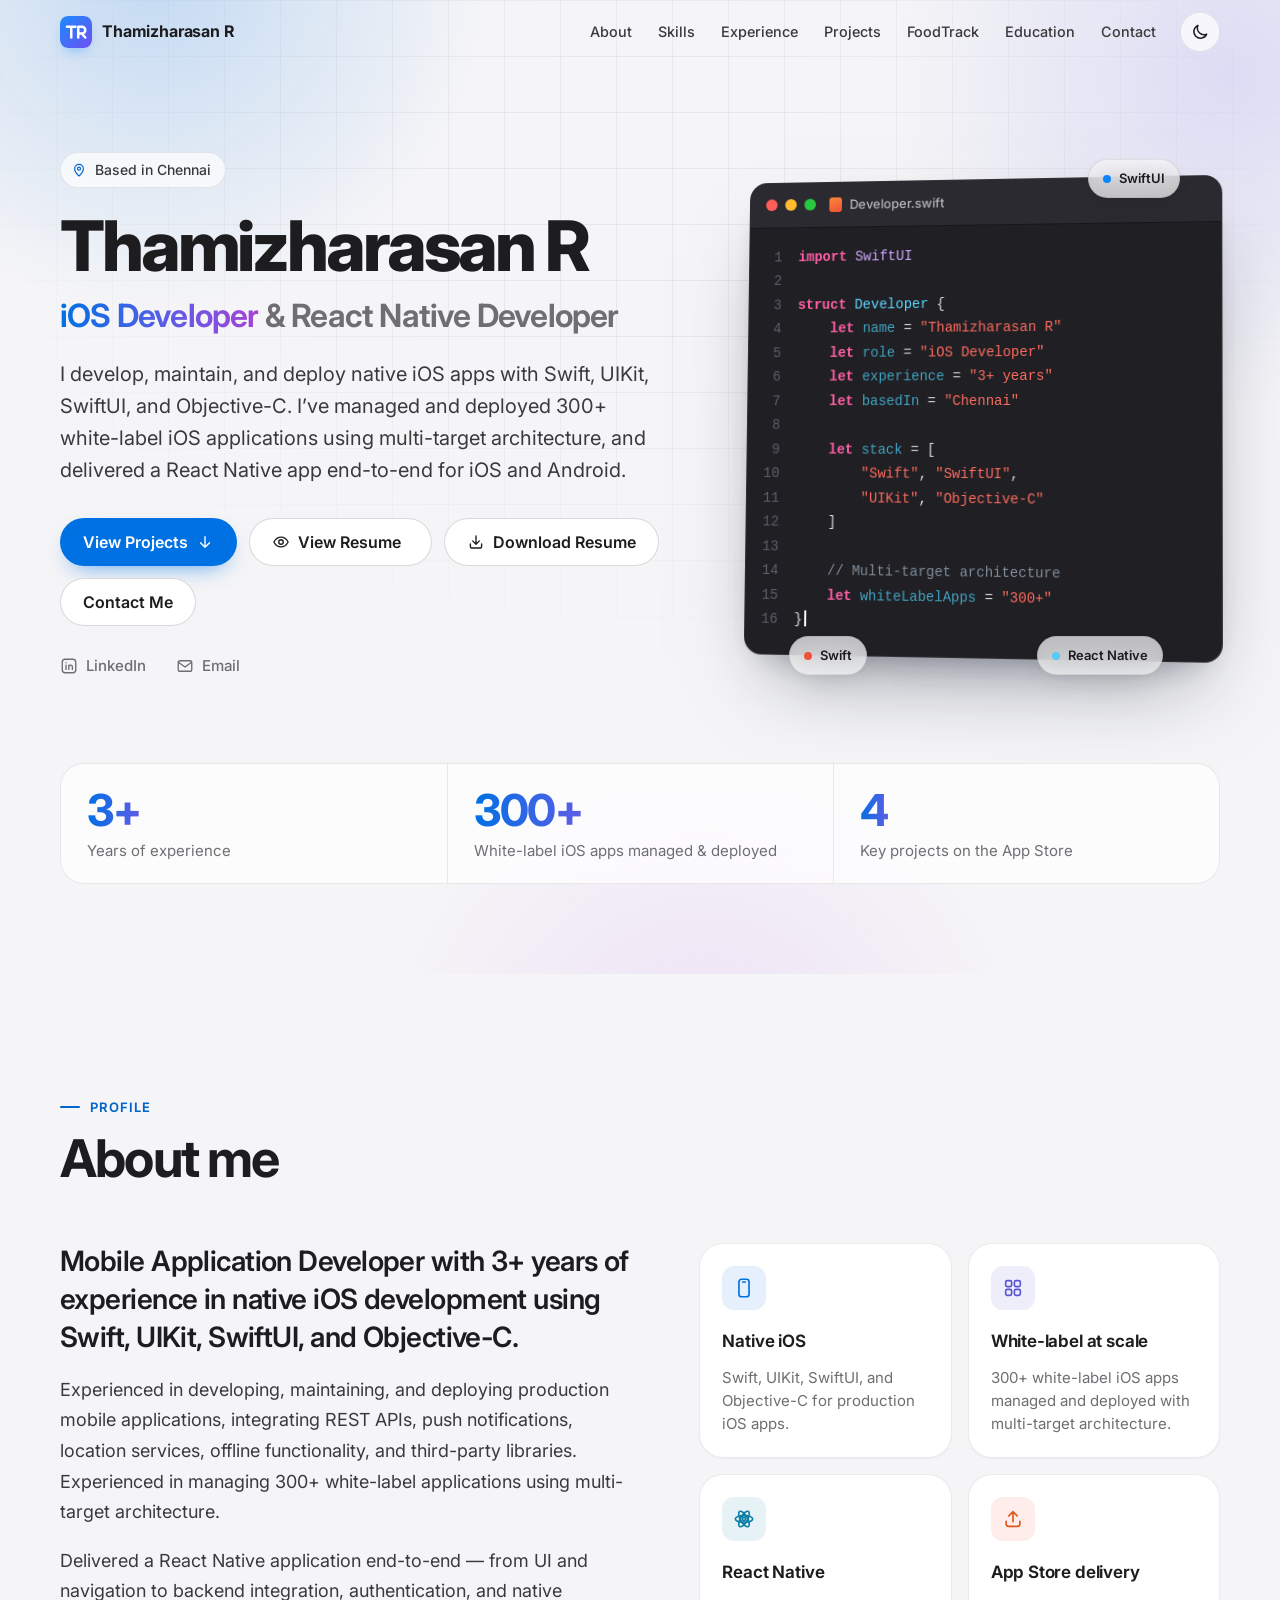
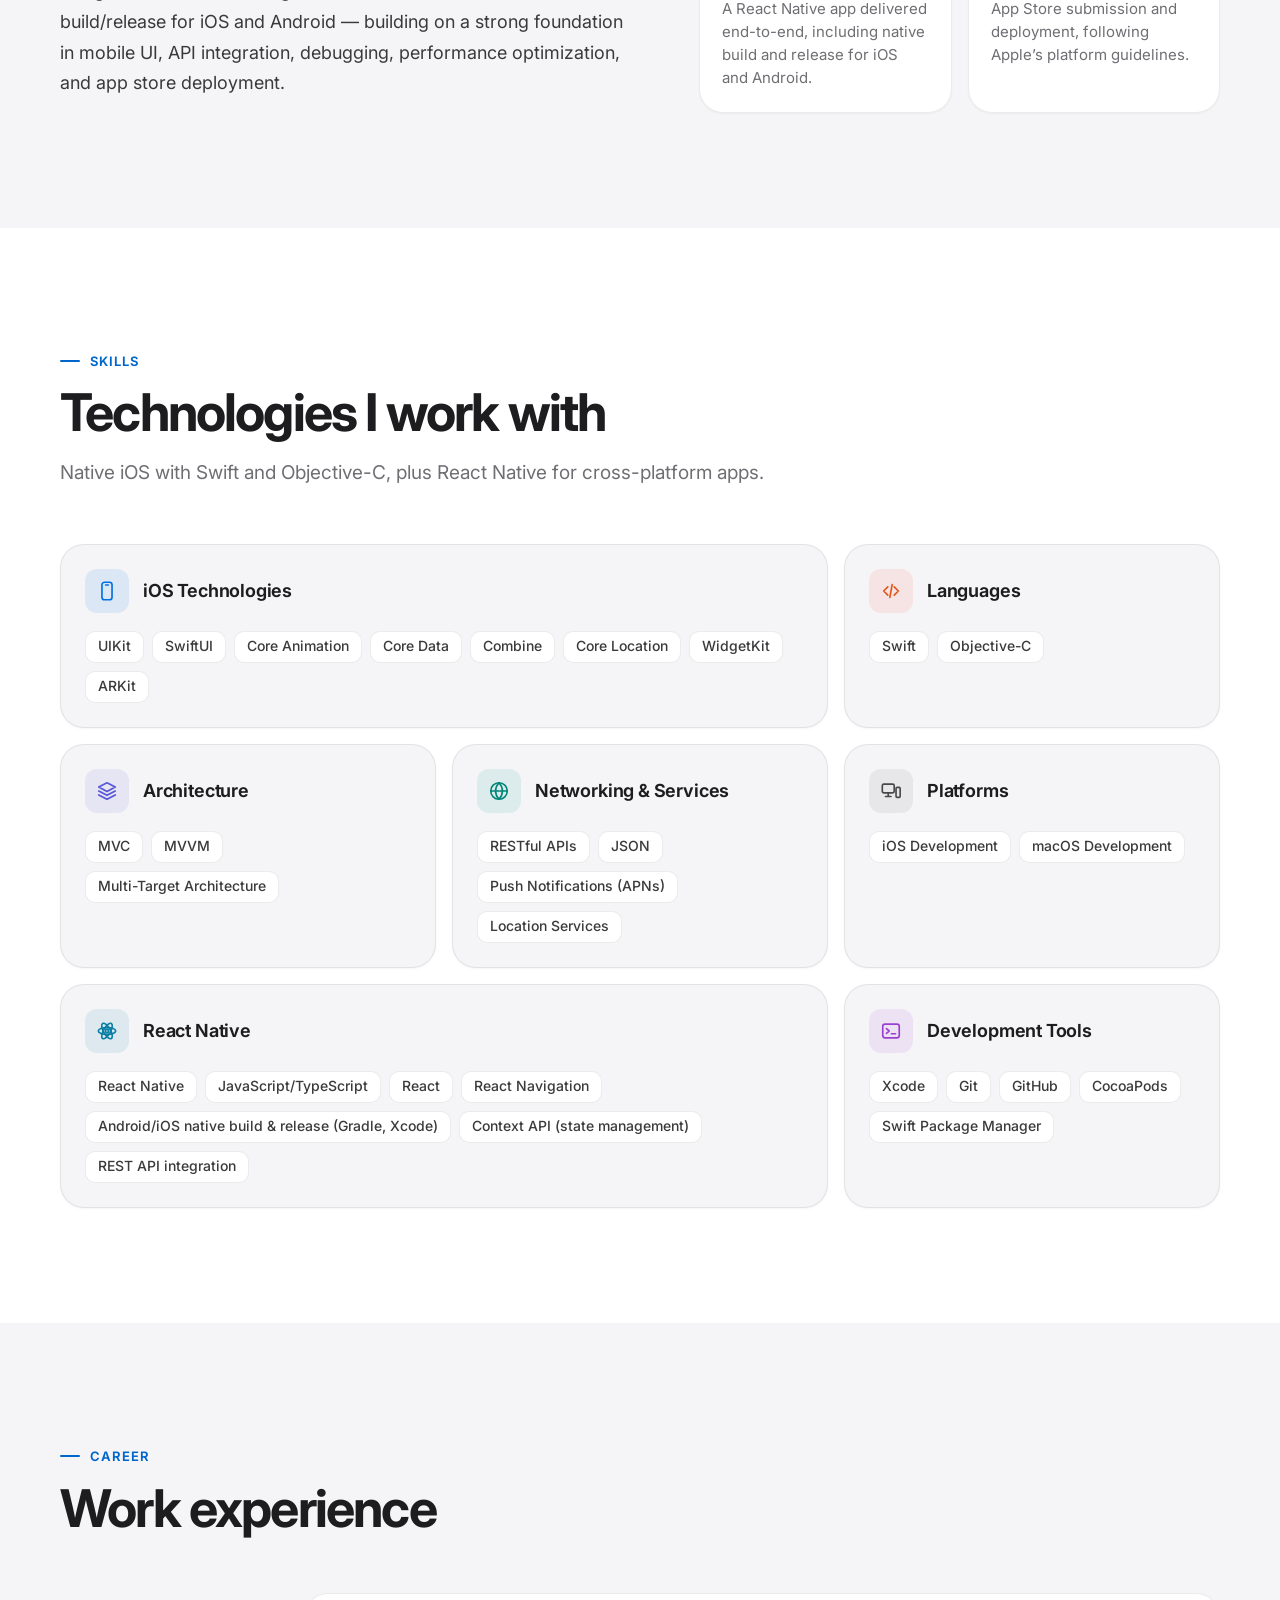
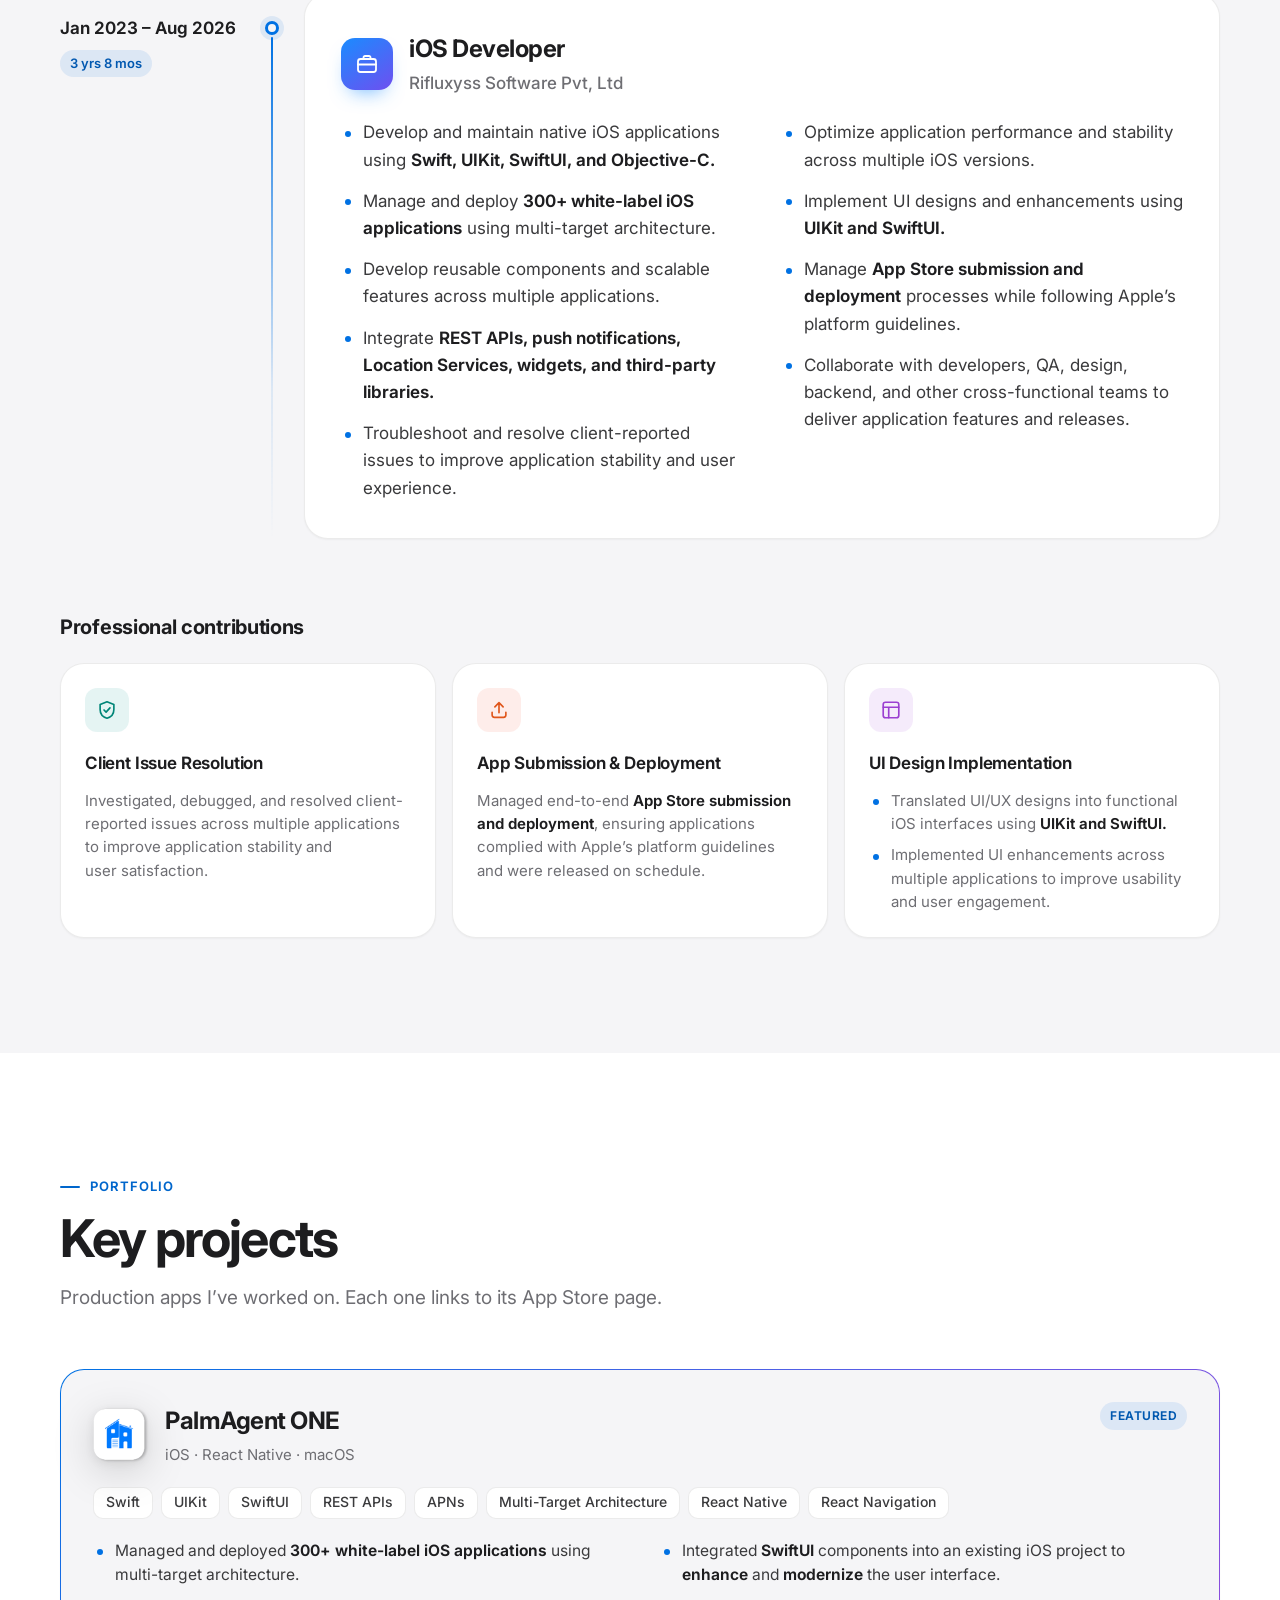
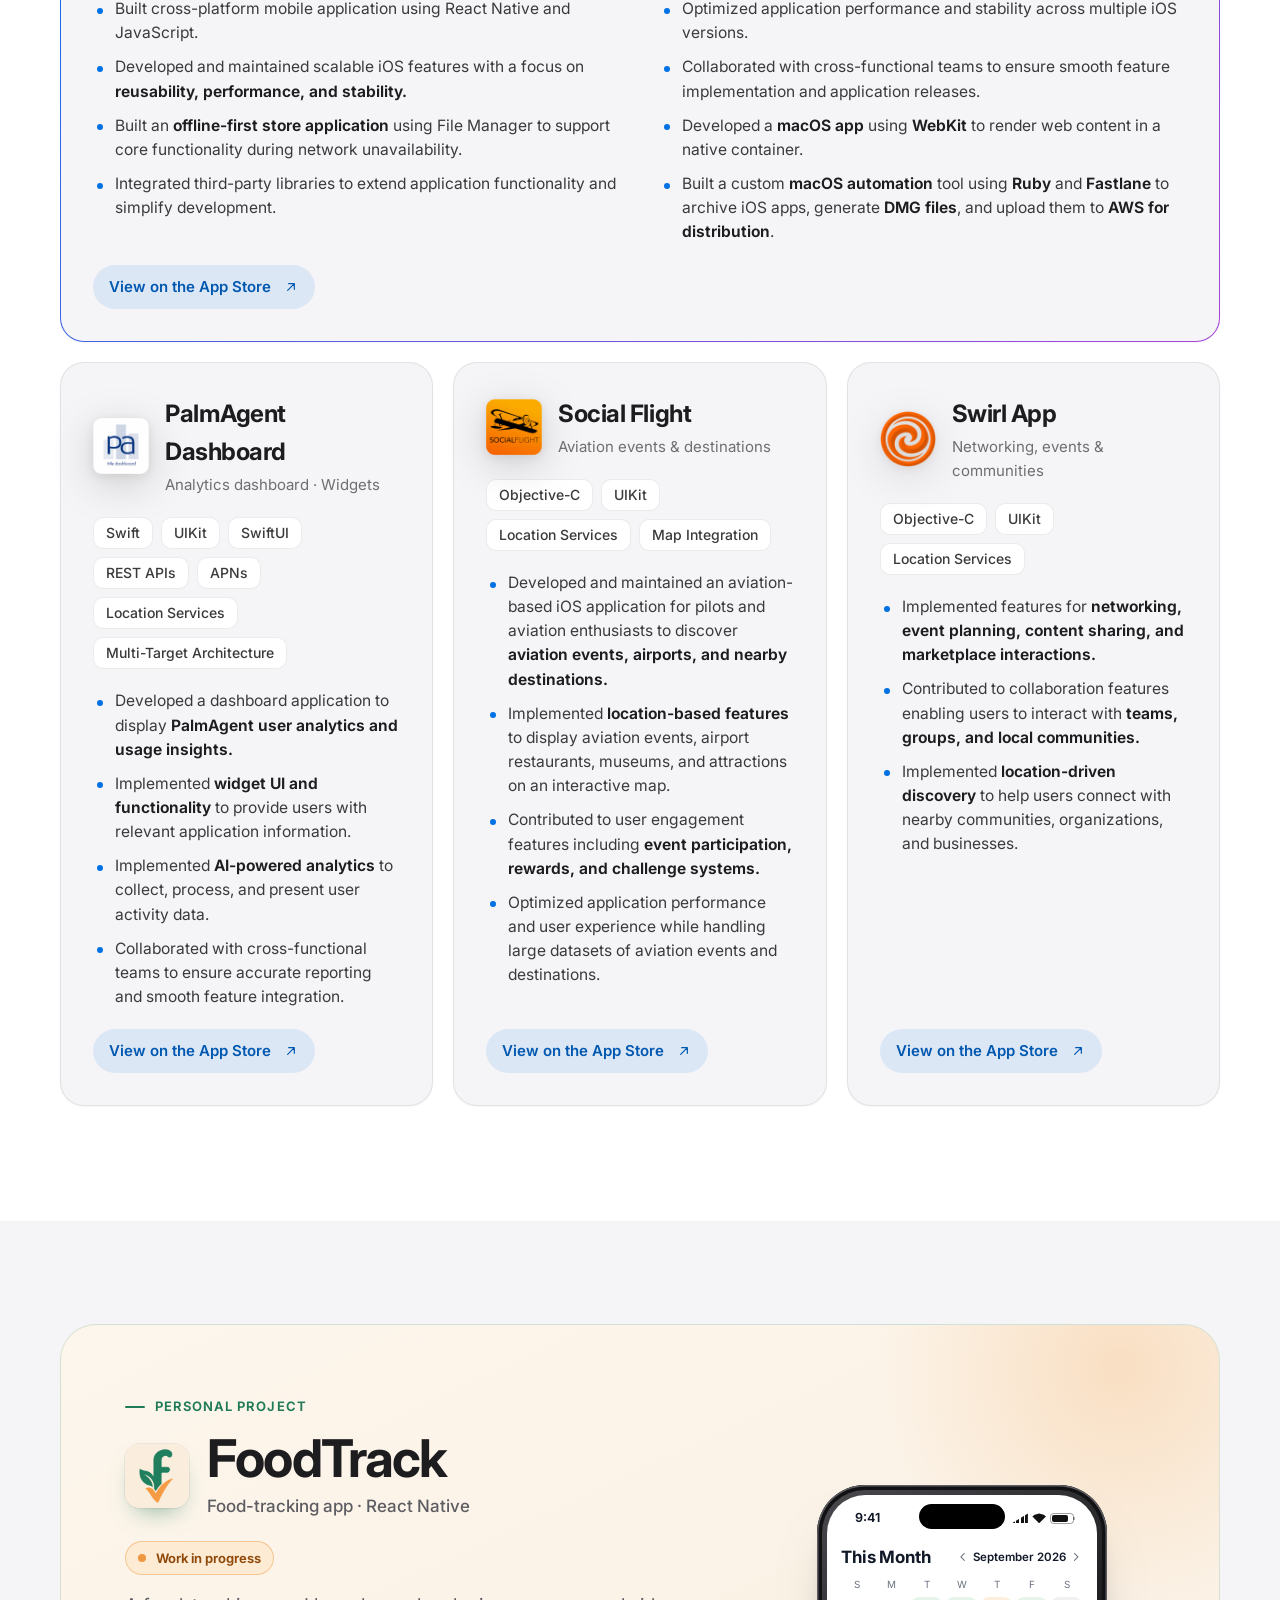
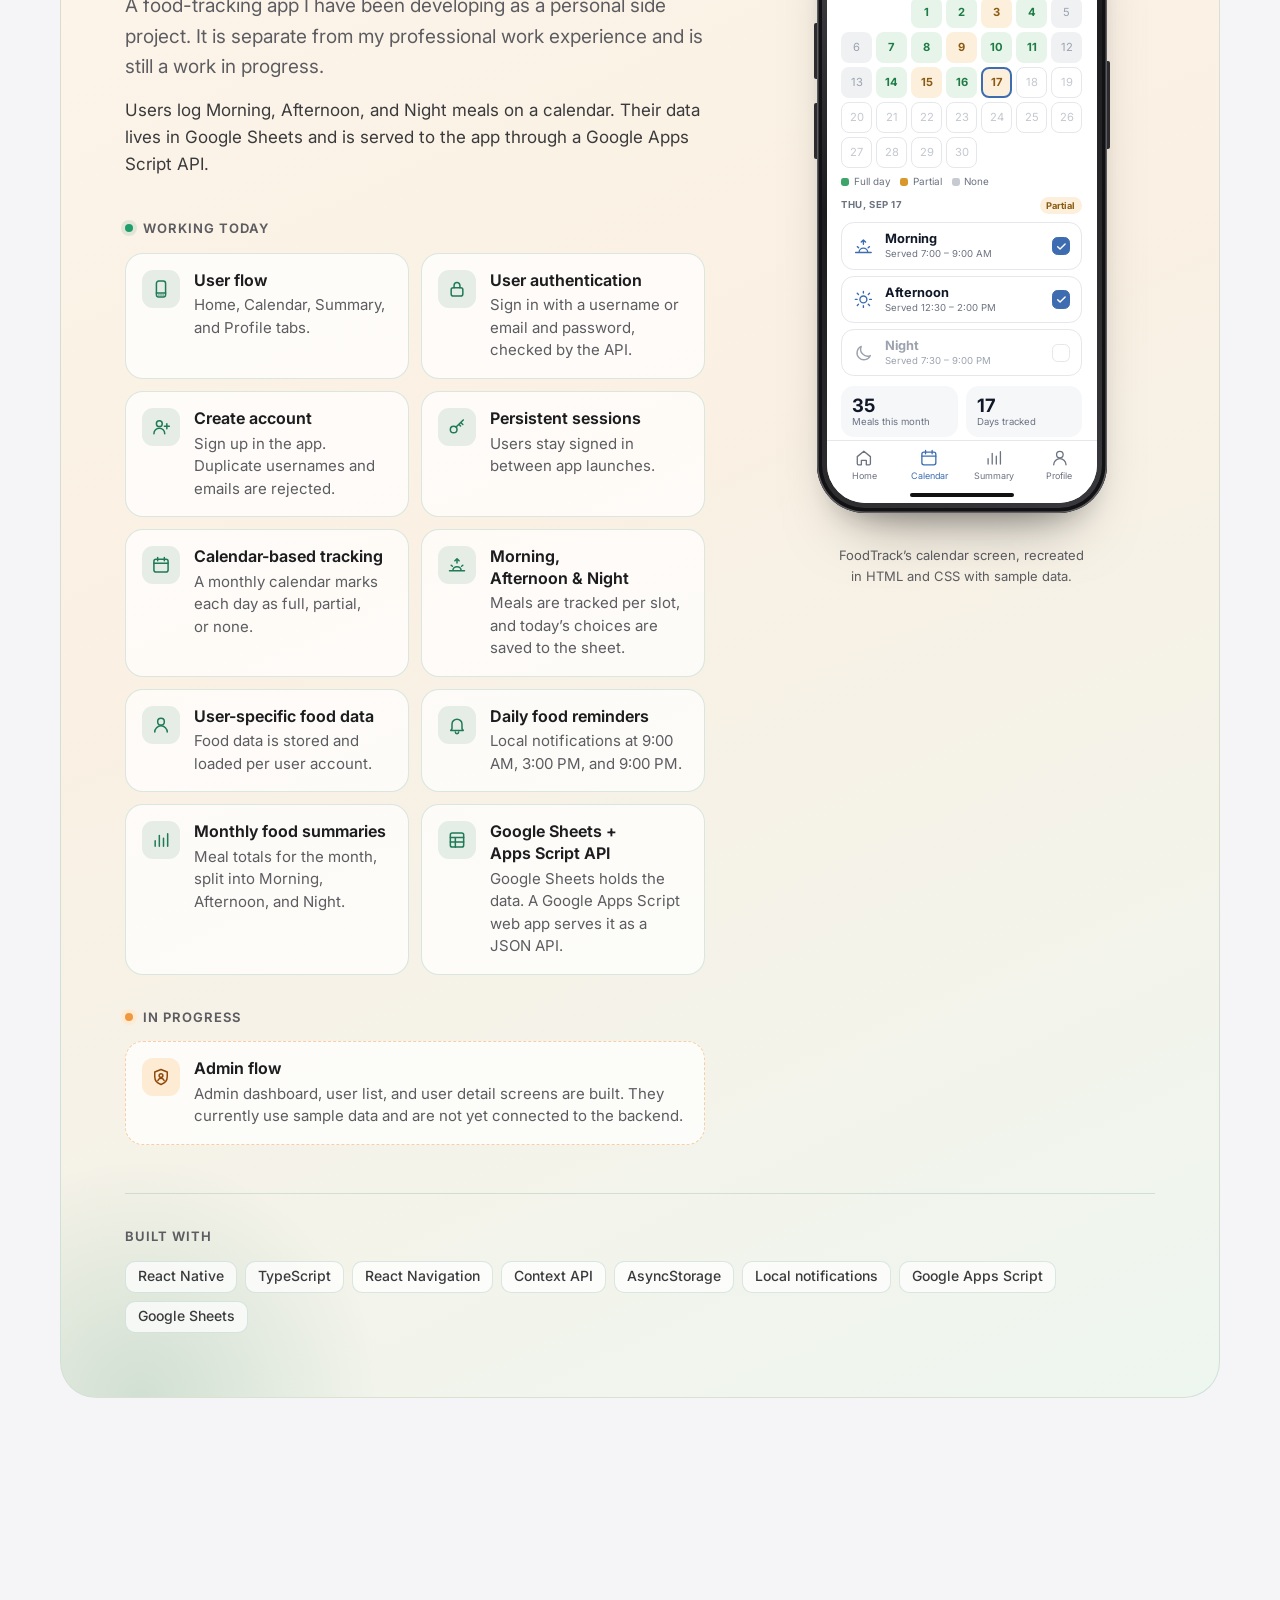
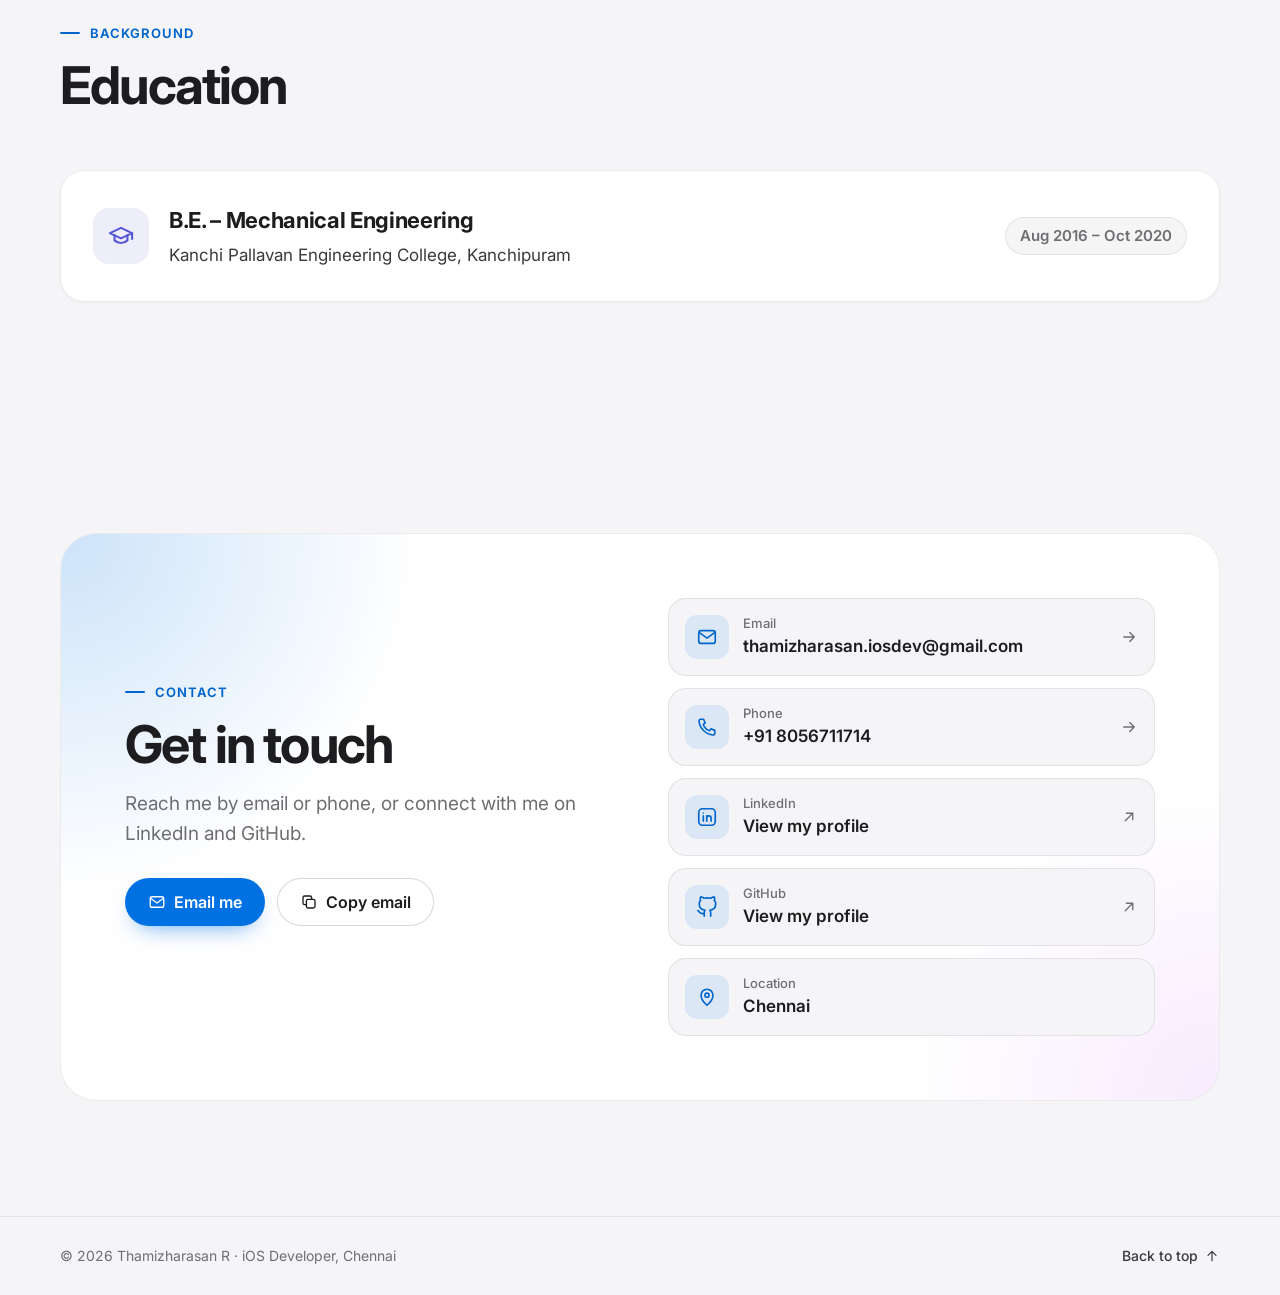
==== commit 924edb02: "Add View Resume action and GitHub link to Get in touch - View Resume opens the PDF in a new tab (no " ====
--- a/index.html
+++ b/index.html
@@ -86,6 +86,8 @@
       <symbol id="i-grid" viewBox="0 0 24 24"><rect x="4" y="4" width="6.5" height="6.5" rx="1.75" /><rect x="13.5" y="4" width="6.5" height="6.5" rx="1.75" /><rect x="4" y="13.5" width="6.5" height="6.5" rx="1.75" /><rect x="13.5" y="13.5" width="6.5" height="6.5" rx="1.75" /></symbol>
       <symbol id="i-upload" viewBox="0 0 24 24"><path d="M12 15V4M7.5 8.5 12 4l4.5 4.5M4.5 14.5v3A2.5 2.5 0 0 0 7 20h10a2.5 2.5 0 0 0 2.5-2.5v-3" /></symbol>
       <symbol id="i-download" viewBox="0 0 24 24"><path d="M12 4v11M7.5 10.5 12 15l4.5-4.5M4.5 14.5v3A2.5 2.5 0 0 0 7 20h10a2.5 2.5 0 0 0 2.5-2.5v-3" /></symbol>
+      <symbol id="i-eye" viewBox="0 0 24 24"><path d="M2.5 12S6 5.5 12 5.5 21.5 12 21.5 12 18 18.5 12 18.5 2.5 12 2.5 12Z" /><circle cx="12" cy="12" r="3" /></symbol>
+      <symbol id="i-github" viewBox="0 0 24 24"><path d="M9 19c-5 1.5-5-2.5-7-3m14 6v-3.87a3.37 3.37 0 0 0-.94-2.61c3.14-.35 6.44-1.54 6.44-7A5.44 5.44 0 0 0 20 4.77 5.07 5.07 0 0 0 19.91 1S18.73.65 16 2.48a13.38 13.38 0 0 0-7 0C6.27.65 5.09 1 5.09 1A5.07 5.07 0 0 0 5 4.77a5.44 5.44 0 0 0-1.5 3.78c0 5.42 3.3 6.61 6.44 7A3.37 3.37 0 0 0 9 18.13V22" /></symbol>
       <symbol id="i-shield-check" viewBox="0 0 24 24"><path d="M12 3 19.5 6v5.5c0 4.6-3.1 8.2-7.5 9.5-4.4-1.3-7.5-4.9-7.5-9.5V6L12 3Z" /><path d="m8.75 12 2.25 2.25 4.25-4.5" /></symbol>
       <symbol id="i-layout" viewBox="0 0 24 24"><rect x="3.5" y="3.5" width="17" height="17" rx="2.5" /><path d="M3.5 9h17M9.5 9v11.5" /></symbol>
       <symbol id="i-cap" viewBox="0 0 24 24"><path d="M2.5 9.5 12 5l9.5 4.5L12 14 2.5 9.5Z" /><path d="M6.5 11.4v4.35c1.6 1.5 3.4 2.25 5.5 2.25s3.9-.75 5.5-2.25V11.4M21.5 9.5v5" /></symbol>
@@ -195,6 +197,10 @@
               <a class="btn btn-primary" href="#projects">
                 View Projects
                 <svg class="icon" aria-hidden="true" focusable="false"><use href="#i-arrow-down" /></svg>
+              </a>
+              <a class="btn btn-secondary" href="assets/resume/thamizharasan-r-resume.pdf" target="_blank" rel="noopener noreferrer">
+                <svg class="icon" aria-hidden="true" focusable="false"><use href="#i-eye" /></svg>
+                View Resume<span class="sr-only"> (opens in a new tab)</span>
               </a>
               <a class="btn btn-secondary" href="assets/resume/thamizharasan-r-resume.pdf" download="Thamizharasan-R-Resume.pdf">
                 <svg class="icon" aria-hidden="true" focusable="false"><use href="#i-download" /></svg>
@@ -833,7 +839,7 @@
             <div class="contact-intro">
               <p class="eyebrow">Contact</p>
               <h2 class="section-title" id="contact-title">Get in touch</h2>
-              <p class="section-lead">Reach me by email or phone, or connect with me on LinkedIn.</p>
+              <p class="section-lead">Reach me by email or phone, or connect with me on LinkedIn and GitHub.</p>
               <div class="contact-actions">
                 <a class="btn btn-primary" href="mailto:thamizharasan.iosdev@gmail.com">
                   <svg class="icon" aria-hidden="true" focusable="false"><use href="#i-mail" /></svg>
@@ -880,6 +886,16 @@
                 </a>
               </li>
               <li>
+                <a class="contact-item" href="https://github.com/thamizharasaniosdev-stack" target="_blank" rel="noopener noreferrer">
+                  <span class="contact-icon" aria-hidden="true"><svg class="icon"><use href="#i-github" /></svg></span>
+                  <span class="contact-text">
+                    <span class="contact-label">GitHub</span>
+                    <span class="contact-value">View my profile<span class="sr-only"> (opens in a new tab)</span></span>
+                  </span>
+                  <svg class="icon contact-arrow" aria-hidden="true" focusable="false"><use href="#i-arrow-up-right" /></svg>
+                </a>
+              </li>
+              <li>
                 <div class="contact-item contact-item--static">
                   <span class="contact-icon" aria-hidden="true"><svg class="icon"><use href="#i-pin" /></svg></span>
                   <span class="contact-text">
